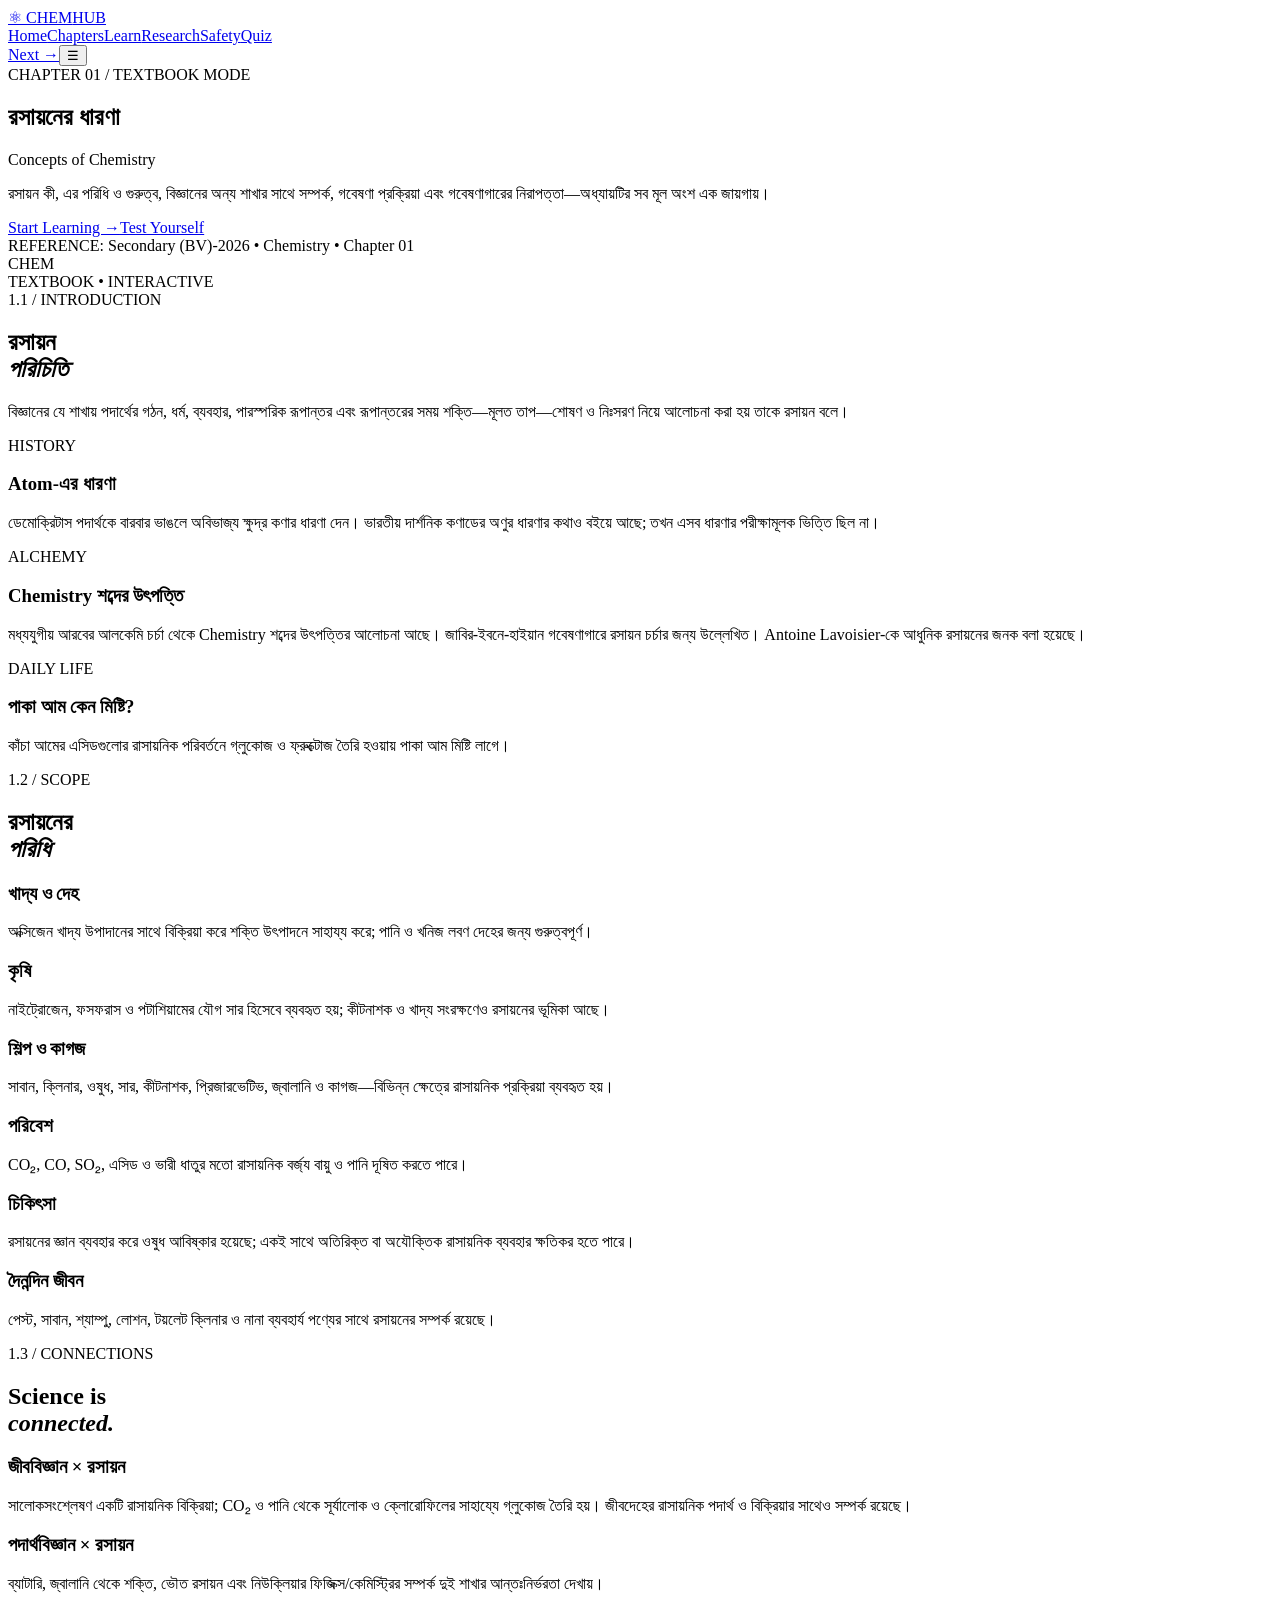
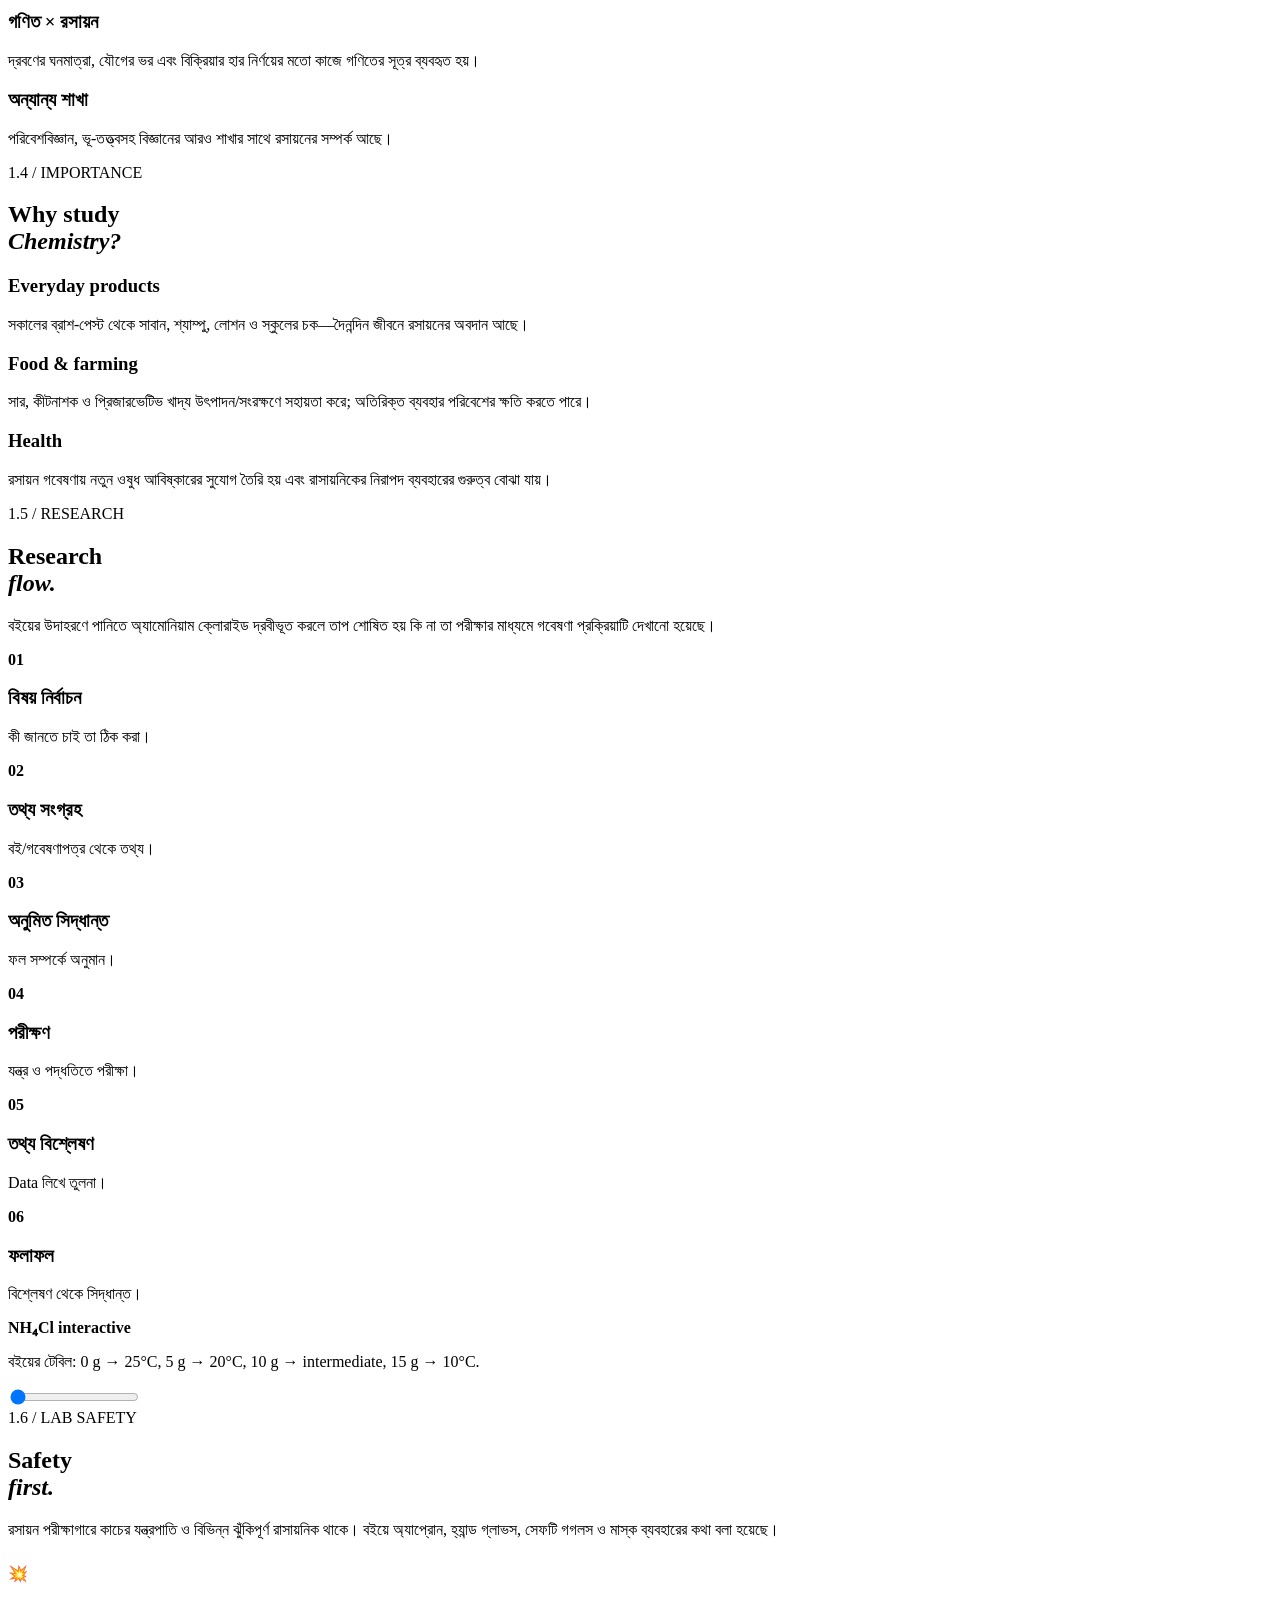
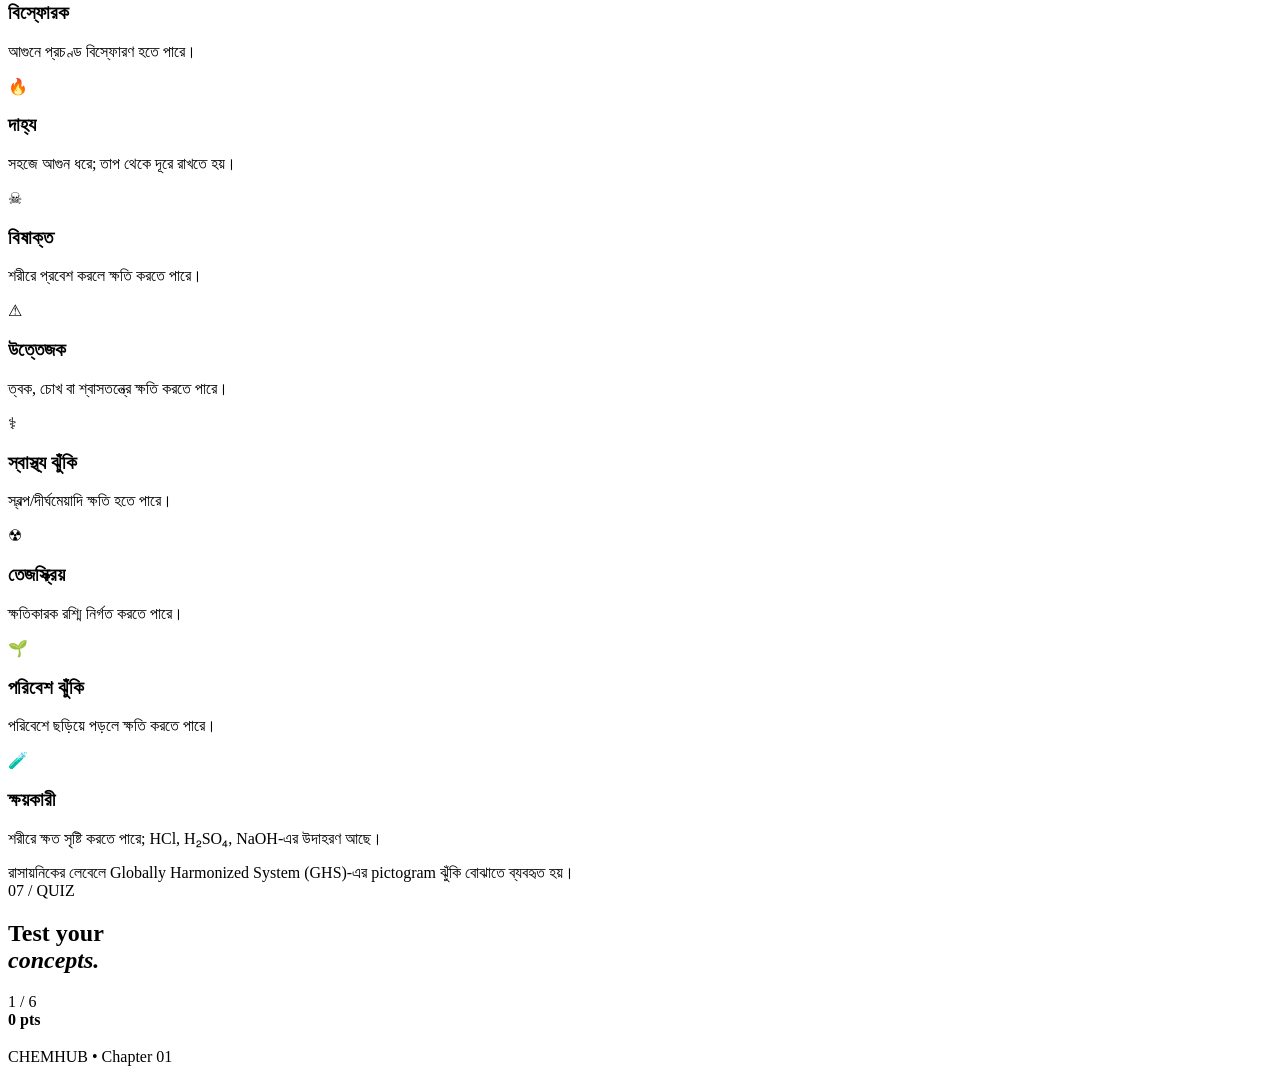
==== chapter1.html @ e0135d96 "Add files via upload" ====
<!doctype html><html lang="bn"><head><meta charset="utf-8"><meta name="viewport" content="width=device-width,initial-scale=1"><title>রসায়নের ধারণা | ChemHub</title><link rel="preconnect" href="https://fonts.googleapis.com"><link rel="preconnect" href="https://fonts.gstatic.com" crossorigin><link href="https://fonts.googleapis.com/css2?family=Inter:wght@400;500;600;700&family=Noto+Sans+Bengali:wght@400;500;600;700&family=Space+Grotesk:wght@500;600;700&display=swap" rel="stylesheet"><link rel="stylesheet" href="css/style.css"><link rel="stylesheet" href="css/chapters-expanded.css"></head><body><div class="grid"></div><div class="glow glow1"></div><header class="nav"><a class="logo" href="index.html">⚛ CHEM<span>HUB</span></a><nav><a href="index.html">Home</a><a class="active" href="chapters.html">Chapters</a><a href="#learn">Learn</a><a href="#research">Research</a><a href="#safety">Safety</a><a href="#quiz">Quiz</a></nav><a class="nav-cta" href="chapter2.html">Next →</a><button class="menu">☰</button></header><main><section class="cp hero"><div><div class="ey">CHAPTER 01 / TEXTBOOK MODE</div><h1>রসায়নের ধারণা</em></h1><p class="en">Concepts of Chemistry</p><p class="lead">রসায়ন কী, এর পরিধি ও গুরুত্ব, বিজ্ঞানের অন্য শাখার সাথে সম্পর্ক, গবেষণা প্রক্রিয়া এবং গবেষণাগারের নিরাপত্তা—অধ্যায়টির সব মূল অংশ এক জায়গায়।</p><div class="acts"><a class="btn primary" href="#learn">Start Learning →</a><a class="btn" href="#quiz">Test Yourself</a></div><div class="source">REFERENCE: Secondary (BV)-2026 • Chemistry • Chapter 01</div></div><div class="visual"><div class="core">CHEM</div><div class="tag">TEXTBOOK • INTERACTIVE</div></div></section><section class="sec" id="learn"><div class="ey">1.1 / INTRODUCTION</div><h2>রসায়ন<br><em>পরিচিতি</em></h2><p class="lead">বিজ্ঞানের যে শাখায় পদার্থের গঠন, ধর্ম, ব্যবহার, পারস্পরিক রূপান্তর এবং রূপান্তরের সময় শক্তি—মূলত তাপ—শোষণ ও নিঃসরণ নিয়ে আলোচনা করা হয় তাকে রসায়ন বলে।</p><div class="cards"><div class="card"><span class="idx">HISTORY</span><h3>Atom-এর ধারণা</h3><p>ডেমোক্রিটাস পদার্থকে বারবার ভাঙলে অবিভাজ্য ক্ষুদ্র কণার ধারণা দেন। ভারতীয় দার্শনিক কণাডের অণুর ধারণার কথাও বইয়ে আছে; তখন এসব ধারণার পরীক্ষামূলক ভিত্তি ছিল না।</p></div><div class="card"><span class="idx">ALCHEMY</span><h3>Chemistry শব্দের উৎপত্তি</h3><p>মধ্যযুগীয় আরবের আলকেমি চর্চা থেকে Chemistry শব্দের উৎপত্তির আলোচনা আছে। জাবির-ইবনে-হাইয়ান গবেষণাগারে রসায়ন চর্চার জন্য উল্লেখিত। Antoine Lavoisier-কে আধুনিক রসায়নের জনক বলা হয়েছে।</p></div><div class="card"><span class="idx">DAILY LIFE</span><h3>পাকা আম কেন মিষ্টি?</h3><p>কাঁচা আমের এসিডগুলোর রাসায়নিক পরিবর্তনে গ্লুকোজ ও ফ্রুক্টোজ তৈরি হওয়ায় পাকা আম মিষ্টি লাগে।</p></div></div></section><section class="sec"><div class="ey">1.2 / SCOPE</div><h2>রসায়নের<br><em>পরিধি</em></h2><div class="cards"><div class="card"><h3>খাদ্য ও দেহ</h3><p>অক্সিজেন খাদ্য উপাদানের সাথে বিক্রিয়া করে শক্তি উৎপাদনে সাহায্য করে; পানি ও খনিজ লবণ দেহের জন্য গুরুত্বপূর্ণ।</p></div><div class="card"><h3>কৃষি</h3><p>নাইট্রোজেন, ফসফরাস ও পটাশিয়ামের যৌগ সার হিসেবে ব্যবহৃত হয়; কীটনাশক ও খাদ্য সংরক্ষণেও রসায়নের ভূমিকা আছে।</p></div><div class="card"><h3>শিল্প ও কাগজ</h3><p>সাবান, ক্লিনার, ওষুধ, সার, কীটনাশক, প্রিজারভেটিভ, জ্বালানি ও কাগজ—বিভিন্ন ক্ষেত্রে রাসায়নিক প্রক্রিয়া ব্যবহৃত হয়।</p></div><div class="card"><h3>পরিবেশ</h3><p>CO₂, CO, SO₂, এসিড ও ভারী ধাতুর মতো রাসায়নিক বর্জ্য বায়ু ও পানি দূষিত করতে পারে।</p></div><div class="card"><h3>চিকিৎসা</h3><p>রসায়নের জ্ঞান ব্যবহার করে ওষুধ আবিষ্কার হয়েছে; একই সাথে অতিরিক্ত বা অযৌক্তিক রাসায়নিক ব্যবহার ক্ষতিকর হতে পারে।</p></div><div class="card"><h3>দৈনন্দিন জীবন</h3><p>পেস্ট, সাবান, শ্যাম্পু, লোশন, টয়লেট ক্লিনার ও নানা ব্যবহার্য পণ্যের সাথে রসায়নের সম্পর্ক রয়েছে।</p></div></div></section><section class="sec"><div class="ey">1.3 / CONNECTIONS</div><h2>Science is<br><em>connected.</em></h2><div class="split"><div class="box"><h3>জীববিজ্ঞান × রসায়ন</h3><p>সালোকসংশ্লেষণ একটি রাসায়নিক বিক্রিয়া; CO₂ ও পানি থেকে সূর্যালোক ও ক্লোরোফিলের সাহায্যে গ্লুকোজ তৈরি হয়। জীবদেহের রাসায়নিক পদার্থ ও বিক্রিয়ার সাথেও সম্পর্ক রয়েছে।</p></div><div class="box"><h3>পদার্থবিজ্ঞান × রসায়ন</h3><p>ব্যাটারি, জ্বালানি থেকে শক্তি, ভৌত রসায়ন এবং নিউক্লিয়ার ফিজিক্স/কেমিস্ট্রির সম্পর্ক দুই শাখার আন্তঃনির্ভরতা দেখায়।</p></div><div class="box"><h3>গণিত × রসায়ন</h3><p>দ্রবণের ঘনমাত্রা, যৌগের ভর এবং বিক্রিয়ার হার নির্ণয়ের মতো কাজে গণিতের সূত্র ব্যবহৃত হয়।</p></div><div class="box"><h3>অন্যান্য শাখা</h3><p>পরিবেশবিজ্ঞান, ভূ-তত্ত্বসহ বিজ্ঞানের আরও শাখার সাথে রসায়নের সম্পর্ক আছে।</p></div></div></section><section class="sec"><div class="ey">1.4 / IMPORTANCE</div><h2>Why study<br><em>Chemistry?</em></h2><div class="cards"><div class="card"><h3>Everyday products</h3><p>সকালের ব্রাশ-পেস্ট থেকে সাবান, শ্যাম্পু, লোশন ও স্কুলের চক—দৈনন্দিন জীবনে রসায়নের অবদান আছে।</p></div><div class="card"><h3>Food & farming</h3><p>সার, কীটনাশক ও প্রিজারভেটিভ খাদ্য উৎপাদন/সংরক্ষণে সহায়তা করে; অতিরিক্ত ব্যবহার পরিবেশের ক্ষতি করতে পারে।</p></div><div class="card"><h3>Health</h3><p>রসায়ন গবেষণায় নতুন ওষুধ আবিষ্কারের সুযোগ তৈরি হয় এবং রাসায়নিকের নিরাপদ ব্যবহারের গুরুত্ব বোঝা যায়।</p></div></div></section><section class="sec" id="research"><div class="ey">1.5 / RESEARCH</div><h2>Research<br><em>flow.</em></h2><p class="lead">বইয়ের উদাহরণে পানিতে অ্যামোনিয়াম ক্লোরাইড দ্রবীভূত করলে তাপ শোষিত হয় কি না তা পরীক্ষার মাধ্যমে গবেষণা প্রক্রিয়াটি দেখানো হয়েছে।</p><div class="research"><div class="step"><b>01</b><h3>বিষয় নির্বাচন</h3><p>কী জানতে চাই তা ঠিক করা।</p></div><div class="step"><b>02</b><h3>তথ্য সংগ্রহ</h3><p>বই/গবেষণাপত্র থেকে তথ্য।</p></div><div class="step"><b>03</b><h3>অনুমিত সিদ্ধান্ত</h3><p>ফল সম্পর্কে অনুমান।</p></div><div class="step"><b>04</b><h3>পরীক্ষণ</h3><p>যন্ত্র ও পদ্ধতিতে পরীক্ষা।</p></div><div class="step"><b>05</b><h3>তথ্য বিশ্লেষণ</h3><p>Data লিখে তুলনা।</p></div><div class="step"><b>06</b><h3>ফলাফল</h3><p>বিশ্লেষণ থেকে সিদ্ধান্ত।</p></div></div><div class="lab"><b>NH₄Cl interactive</b><p>বইয়ের টেবিল: 0 g → 25°C, 5 g → 20°C, 10 g → intermediate, 15 g → 10°C.</p><input id="nh4" type="range" min="0" max="15" step="5" value="0"><div class="result" id="nr"></div></div></section><section class="sec" id="safety"><div class="ey">1.6 / LAB SAFETY</div><h2>Safety<br><em>first.</em></h2><p class="lead">রসায়ন পরীক্ষাগারে কাচের যন্ত্রপাতি ও বিভিন্ন ঝুঁকিপূর্ণ রাসায়নিক থাকে। বইয়ে অ্যাপ্রোন, হ্যান্ড গ্লাভস, সেফটি গগলস ও মাস্ক ব্যবহারের কথা বলা হয়েছে।</p><div class="safety" style="margin-top:25px"><div class="haz"><div class="sym">💥</div><h3>বিস্ফোরক</h3><p>আগুনে প্রচণ্ড বিস্ফোরণ হতে পারে।</p></div><div class="haz"><div class="sym">🔥</div><h3>দাহ্য</h3><p>সহজে আগুন ধরে; তাপ থেকে দূরে রাখতে হয়।</p></div><div class="haz"><div class="sym">☠</div><h3>বিষাক্ত</h3><p>শরীরে প্রবেশ করলে ক্ষতি করতে পারে।</p></div><div class="haz"><div class="sym">⚠</div><h3>উত্তেজক</h3><p>ত্বক, চোখ বা শ্বাসতন্ত্রে ক্ষতি করতে পারে।</p></div><div class="haz"><div class="sym">⚕</div><h3>স্বাস্থ্য ঝুঁকি</h3><p>স্বল্প/দীর্ঘমেয়াদি ক্ষতি হতে পারে।</p></div><div class="haz"><div class="sym">☢</div><h3>তেজস্ক্রিয়</h3><p>ক্ষতিকারক রশ্মি নির্গত করতে পারে।</p></div><div class="haz"><div class="sym">🌱</div><h3>পরিবেশ ঝুঁকি</h3><p>পরিবেশে ছড়িয়ে পড়লে ক্ষতি করতে পারে।</p></div><div class="haz"><div class="sym">🧪</div><h3>ক্ষয়কারী</h3><p>শরীরে ক্ষত সৃষ্টি করতে পারে; HCl, H₂SO₄, NaOH-এর উদাহরণ আছে।</p></div></div><div class="note" style="margin-top:15px">রাসায়নিকের লেবেলে Globally Harmonized System (GHS)-এর pictogram ঝুঁকি বোঝাতে ব্যবহৃত হয়।</div></section><section class="sec" id="quiz"><div class="ey">07 / QUIZ</div><h2>Test your<br><em>concepts.</em></h2><div class="quiz"><div class="qtop"><span id="qcount">1 / 6</span><div class="bar"><i id="qbar"></i></div><b id="qscore">0 pts</b></div><h3 id="qtext"></h3><div class="answers" id="qanswers"></div><p class="feedback" id="qfeedback"></p></div></section></main><footer><span>CHEMHUB</span> • Chapter 01</footer><script src="js/chapter1.js"></script><script src="js/app.js"></script></body></html>
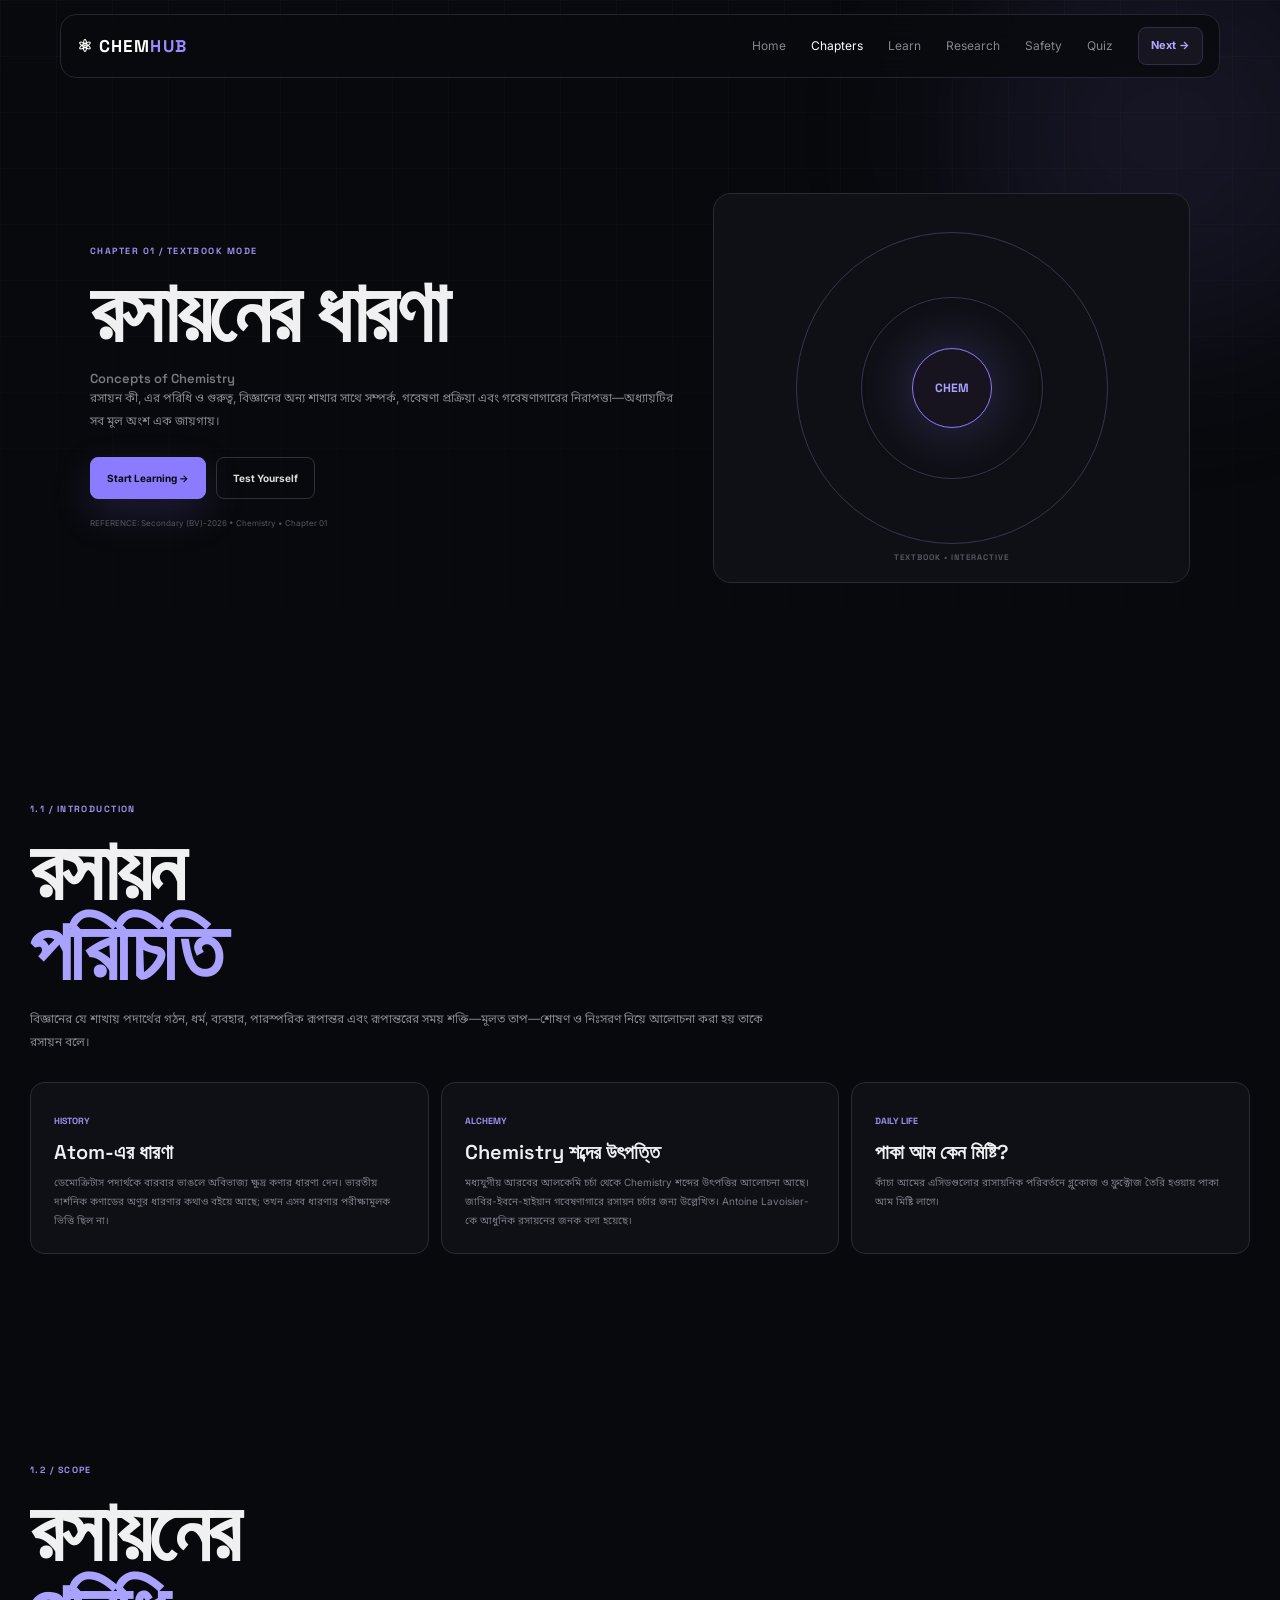
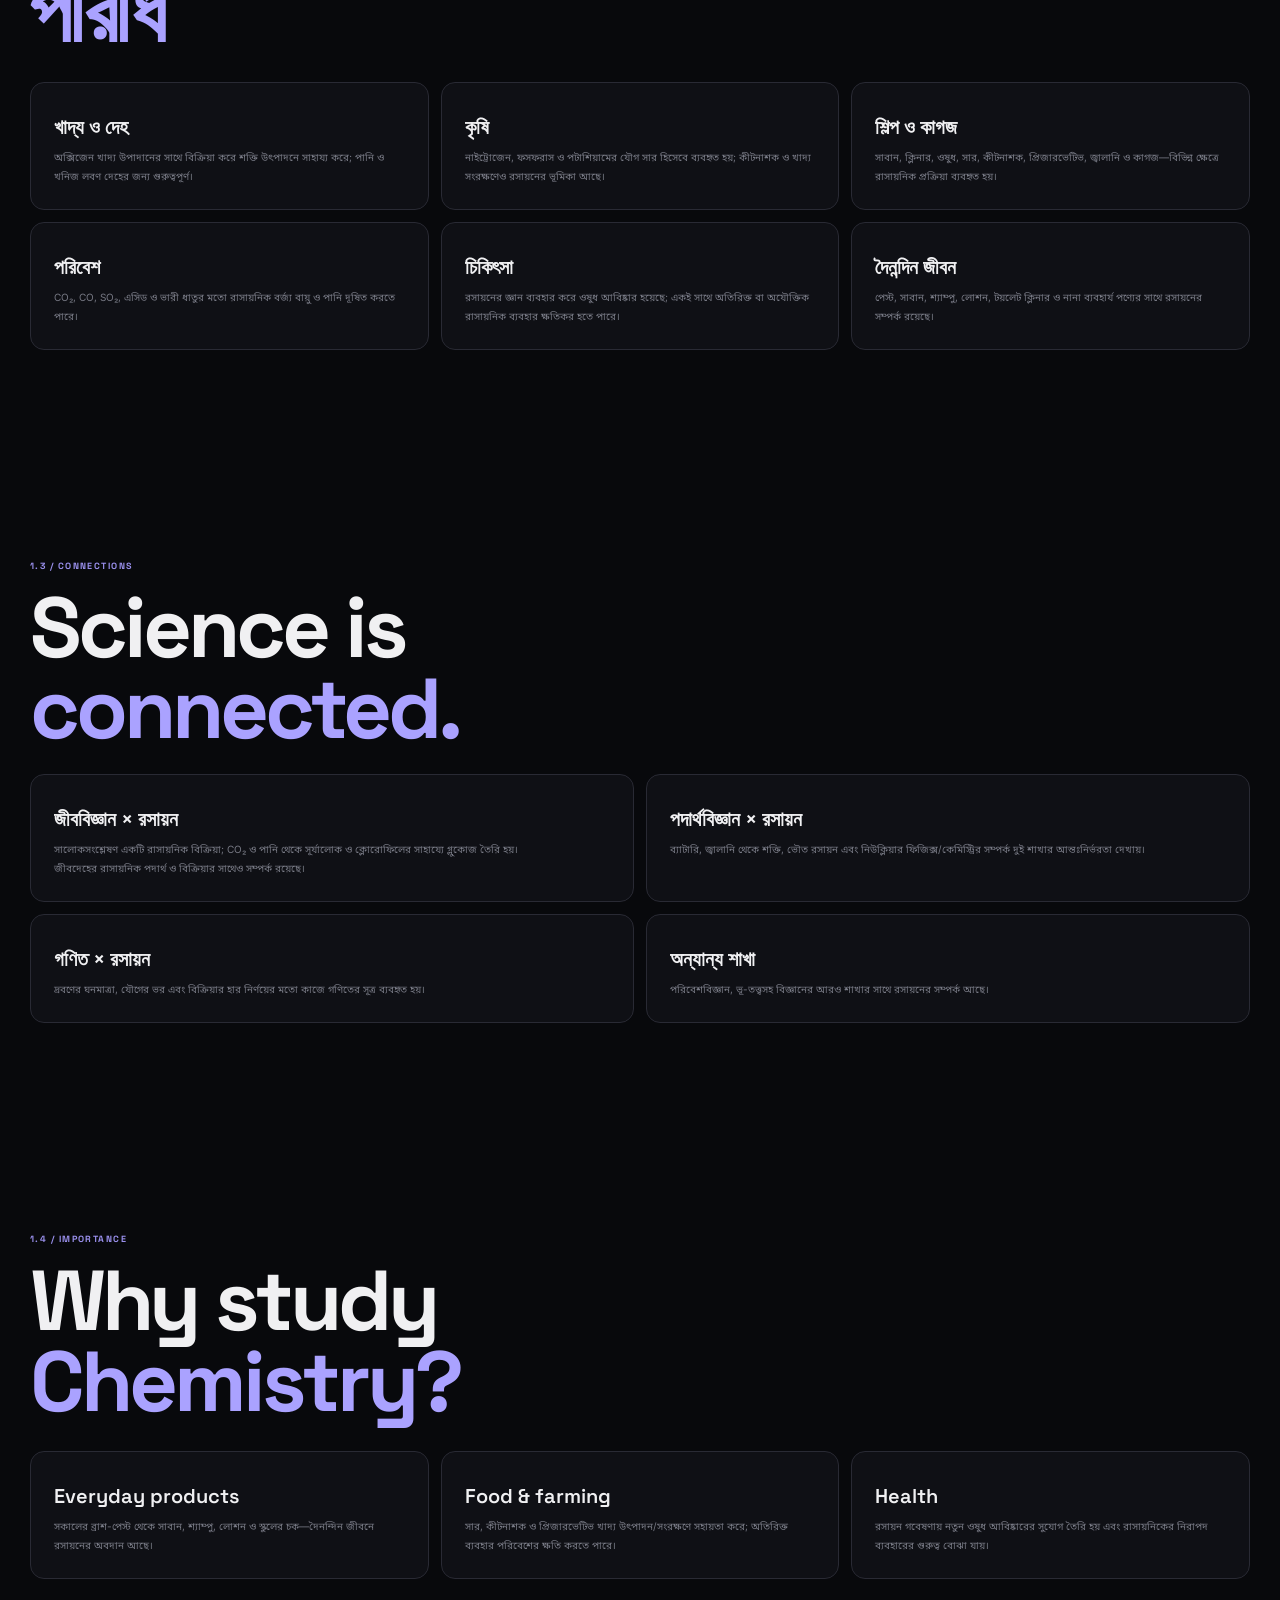
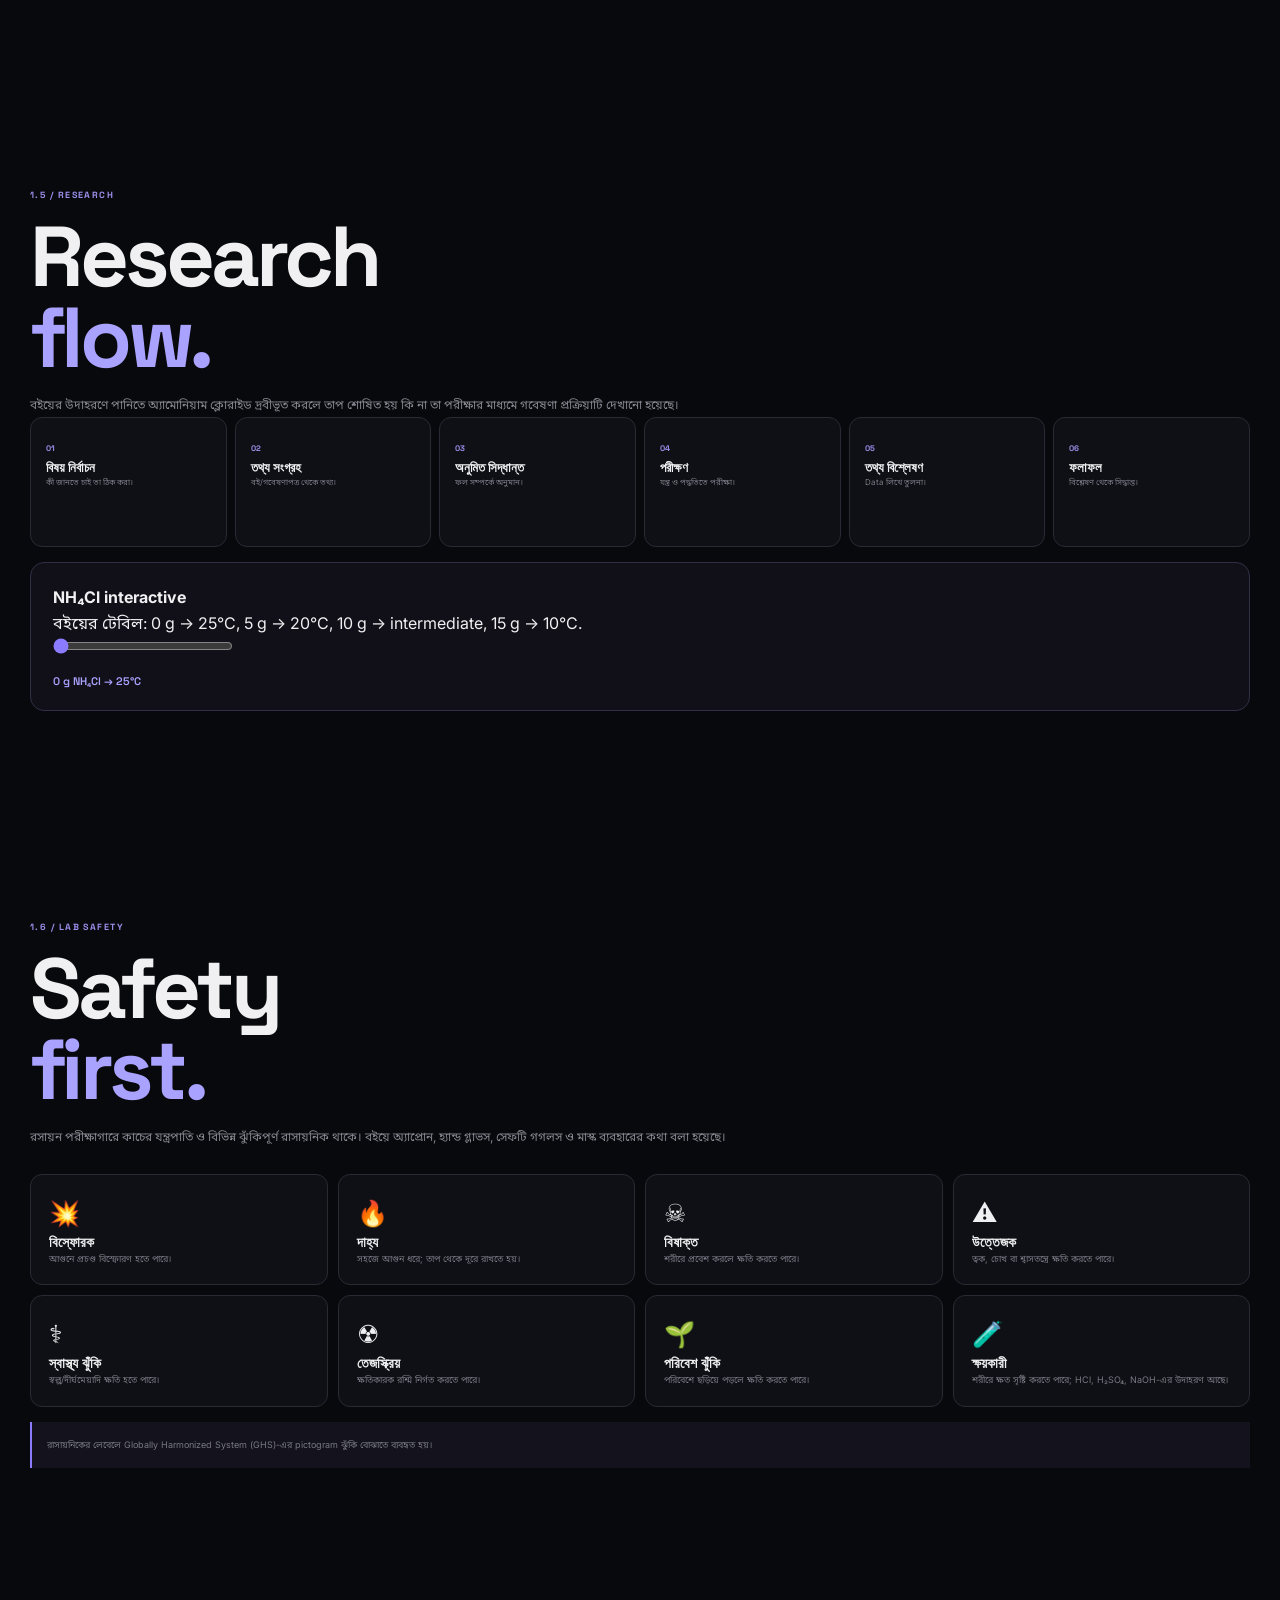
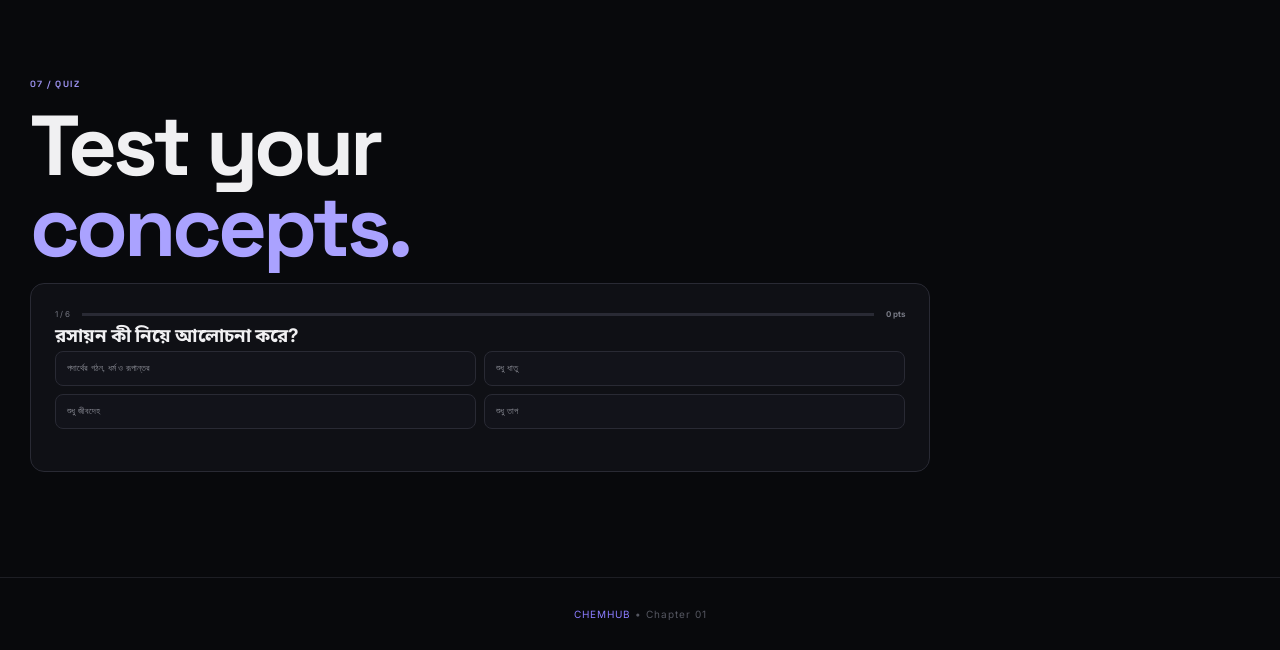
==== commit 62c701bc: "Update print statement from 'Hello' to 'Goodbye'" ====
--- a/chapter1.html
+++ b/chapter1.html
@@ -1 +1,250 @@
-<!doctype html><html lang="bn"><head><meta charset="utf-8"><meta name="viewport" content="width=device-width,initial-scale=1"><title>রসায়নের ধারণা | ChemHub</title><link rel="preconnect" href="https://fonts.googleapis.com"><link rel="preconnect" href="https://fonts.gstatic.com" crossorigin><link href="https://fonts.googleapis.com/css2?family=Inter:wght@400;500;600;700&family=Noto+Sans+Bengali:wght@400;500;600;700&family=Space+Grotesk:wght@500;600;700&display=swap" rel="stylesheet"><link rel="stylesheet" href="css/style.css"><link rel="stylesheet" href="css/chapters-expanded.css"></head><body><div class="grid"></div><div class="glow glow1"></div><header class="nav"><a class="logo" href="index.html">⚛ CHEM<span>HUB</span></a><nav><a href="index.html">Home</a><a class="active" href="chapters.html">Chapters</a><a href="#learn">Learn</a><a href="#research">Research</a><a href="#safety">Safety</a><a href="#quiz">Quiz</a></nav><a class="nav-cta" href="chapter2.html">Next →</a><button class="menu">☰</button></header><main><section class="cp hero"><div><div class="ey">CHAPTER 01 / TEXTBOOK MODE</div><h1>রসায়নের ধারণা</em></h1><p class="en">Concepts of Chemistry</p><p class="lead">রসায়ন কী, এর পরিধি ও গুরুত্ব, বিজ্ঞানের অন্য শাখার সাথে সম্পর্ক, গবেষণা প্রক্রিয়া এবং গবেষণাগারের নিরাপত্তা—অধ্যায়টির সব মূল অংশ এক জায়গায়।</p><div class="acts"><a class="btn primary" href="#learn">Start Learning →</a><a class="btn" href="#quiz">Test Yourself</a></div><div class="source">REFERENCE: Secondary (BV)-2026 • Chemistry • Chapter 01</div></div><div class="visual"><div class="core">CHEM</div><div class="tag">TEXTBOOK • INTERACTIVE</div></div></section><section class="sec" id="learn"><div class="ey">1.1 / INTRODUCTION</div><h2>রসায়ন<br><em>পরিচিতি</em></h2><p class="lead">বিজ্ঞানের যে শাখায় পদার্থের গঠন, ধর্ম, ব্যবহার, পারস্পরিক রূপান্তর এবং রূপান্তরের সময় শক্তি—মূলত তাপ—শোষণ ও নিঃসরণ নিয়ে আলোচনা করা হয় তাকে রসায়ন বলে।</p><div class="cards"><div class="card"><span class="idx">HISTORY</span><h3>Atom-এর ধারণা</h3><p>ডেমোক্রিটাস পদার্থকে বারবার ভাঙলে অবিভাজ্য ক্ষুদ্র কণার ধারণা দেন। ভারতীয় দার্শনিক কণাডের অণুর ধারণার কথাও বইয়ে আছে; তখন এসব ধারণার পরীক্ষামূলক ভিত্তি ছিল না।</p></div><div class="card"><span class="idx">ALCHEMY</span><h3>Chemistry শব্দের উৎপত্তি</h3><p>মধ্যযুগীয় আরবের আলকেমি চর্চা থেকে Chemistry শব্দের উৎপত্তির আলোচনা আছে। জাবির-ইবনে-হাইয়ান গবেষণাগারে রসায়ন চর্চার জন্য উল্লেখিত। Antoine Lavoisier-কে আধুনিক রসায়নের জনক বলা হয়েছে।</p></div><div class="card"><span class="idx">DAILY LIFE</span><h3>পাকা আম কেন মিষ্টি?</h3><p>কাঁচা আমের এসিডগুলোর রাসায়নিক পরিবর্তনে গ্লুকোজ ও ফ্রুক্টোজ তৈরি হওয়ায় পাকা আম মিষ্টি লাগে।</p></div></div></section><section class="sec"><div class="ey">1.2 / SCOPE</div><h2>রসায়নের<br><em>পরিধি</em></h2><div class="cards"><div class="card"><h3>খাদ্য ও দেহ</h3><p>অক্সিজেন খাদ্য উপাদানের সাথে বিক্রিয়া করে শক্তি উৎপাদনে সাহায্য করে; পানি ও খনিজ লবণ দেহের জন্য গুরুত্বপূর্ণ।</p></div><div class="card"><h3>কৃষি</h3><p>নাইট্রোজেন, ফসফরাস ও পটাশিয়ামের যৌগ সার হিসেবে ব্যবহৃত হয়; কীটনাশক ও খাদ্য সংরক্ষণেও রসায়নের ভূমিকা আছে।</p></div><div class="card"><h3>শিল্প ও কাগজ</h3><p>সাবান, ক্লিনার, ওষুধ, সার, কীটনাশক, প্রিজারভেটিভ, জ্বালানি ও কাগজ—বিভিন্ন ক্ষেত্রে রাসায়নিক প্রক্রিয়া ব্যবহৃত হয়।</p></div><div class="card"><h3>পরিবেশ</h3><p>CO₂, CO, SO₂, এসিড ও ভারী ধাতুর মতো রাসায়নিক বর্জ্য বায়ু ও পানি দূষিত করতে পারে।</p></div><div class="card"><h3>চিকিৎসা</h3><p>রসায়নের জ্ঞান ব্যবহার করে ওষুধ আবিষ্কার হয়েছে; একই সাথে অতিরিক্ত বা অযৌক্তিক রাসায়নিক ব্যবহার ক্ষতিকর হতে পারে।</p></div><div class="card"><h3>দৈনন্দিন জীবন</h3><p>পেস্ট, সাবান, শ্যাম্পু, লোশন, টয়লেট ক্লিনার ও নানা ব্যবহার্য পণ্যের সাথে রসায়নের সম্পর্ক রয়েছে।</p></div></div></section><section class="sec"><div class="ey">1.3 / CONNECTIONS</div><h2>Science is<br><em>connected.</em></h2><div class="split"><div class="box"><h3>জীববিজ্ঞান × রসায়ন</h3><p>সালোকসংশ্লেষণ একটি রাসায়নিক বিক্রিয়া; CO₂ ও পানি থেকে সূর্যালোক ও ক্লোরোফিলের সাহায্যে গ্লুকোজ তৈরি হয়। জীবদেহের রাসায়নিক পদার্থ ও বিক্রিয়ার সাথেও সম্পর্ক রয়েছে।</p></div><div class="box"><h3>পদার্থবিজ্ঞান × রসায়ন</h3><p>ব্যাটারি, জ্বালানি থেকে শক্তি, ভৌত রসায়ন এবং নিউক্লিয়ার ফিজিক্স/কেমিস্ট্রির সম্পর্ক দুই শাখার আন্তঃনির্ভরতা দেখায়।</p></div><div class="box"><h3>গণিত × রসায়ন</h3><p>দ্রবণের ঘনমাত্রা, যৌগের ভর এবং বিক্রিয়ার হার নির্ণয়ের মতো কাজে গণিতের সূত্র ব্যবহৃত হয়।</p></div><div class="box"><h3>অন্যান্য শাখা</h3><p>পরিবেশবিজ্ঞান, ভূ-তত্ত্বসহ বিজ্ঞানের আরও শাখার সাথে রসায়নের সম্পর্ক আছে।</p></div></div></section><section class="sec"><div class="ey">1.4 / IMPORTANCE</div><h2>Why study<br><em>Chemistry?</em></h2><div class="cards"><div class="card"><h3>Everyday products</h3><p>সকালের ব্রাশ-পেস্ট থেকে সাবান, শ্যাম্পু, লোশন ও স্কুলের চক—দৈনন্দিন জীবনে রসায়নের অবদান আছে।</p></div><div class="card"><h3>Food & farming</h3><p>সার, কীটনাশক ও প্রিজারভেটিভ খাদ্য উৎপাদন/সংরক্ষণে সহায়তা করে; অতিরিক্ত ব্যবহার পরিবেশের ক্ষতি করতে পারে।</p></div><div class="card"><h3>Health</h3><p>রসায়ন গবেষণায় নতুন ওষুধ আবিষ্কারের সুযোগ তৈরি হয় এবং রাসায়নিকের নিরাপদ ব্যবহারের গুরুত্ব বোঝা যায়।</p></div></div></section><section class="sec" id="research"><div class="ey">1.5 / RESEARCH</div><h2>Research<br><em>flow.</em></h2><p class="lead">বইয়ের উদাহরণে পানিতে অ্যামোনিয়াম ক্লোরাইড দ্রবীভূত করলে তাপ শোষিত হয় কি না তা পরীক্ষার মাধ্যমে গবেষণা প্রক্রিয়াটি দেখানো হয়েছে।</p><div class="research"><div class="step"><b>01</b><h3>বিষয় নির্বাচন</h3><p>কী জানতে চাই তা ঠিক করা।</p></div><div class="step"><b>02</b><h3>তথ্য সংগ্রহ</h3><p>বই/গবেষণাপত্র থেকে তথ্য।</p></div><div class="step"><b>03</b><h3>অনুমিত সিদ্ধান্ত</h3><p>ফল সম্পর্কে অনুমান।</p></div><div class="step"><b>04</b><h3>পরীক্ষণ</h3><p>যন্ত্র ও পদ্ধতিতে পরীক্ষা।</p></div><div class="step"><b>05</b><h3>তথ্য বিশ্লেষণ</h3><p>Data লিখে তুলনা।</p></div><div class="step"><b>06</b><h3>ফলাফল</h3><p>বিশ্লেষণ থেকে সিদ্ধান্ত।</p></div></div><div class="lab"><b>NH₄Cl interactive</b><p>বইয়ের টেবিল: 0 g → 25°C, 5 g → 20°C, 10 g → intermediate, 15 g → 10°C.</p><input id="nh4" type="range" min="0" max="15" step="5" value="0"><div class="result" id="nr"></div></div></section><section class="sec" id="safety"><div class="ey">1.6 / LAB SAFETY</div><h2>Safety<br><em>first.</em></h2><p class="lead">রসায়ন পরীক্ষাগারে কাচের যন্ত্রপাতি ও বিভিন্ন ঝুঁকিপূর্ণ রাসায়নিক থাকে। বইয়ে অ্যাপ্রোন, হ্যান্ড গ্লাভস, সেফটি গগলস ও মাস্ক ব্যবহারের কথা বলা হয়েছে।</p><div class="safety" style="margin-top:25px"><div class="haz"><div class="sym">💥</div><h3>বিস্ফোরক</h3><p>আগুনে প্রচণ্ড বিস্ফোরণ হতে পারে।</p></div><div class="haz"><div class="sym">🔥</div><h3>দাহ্য</h3><p>সহজে আগুন ধরে; তাপ থেকে দূরে রাখতে হয়।</p></div><div class="haz"><div class="sym">☠</div><h3>বিষাক্ত</h3><p>শরীরে প্রবেশ করলে ক্ষতি করতে পারে।</p></div><div class="haz"><div class="sym">⚠</div><h3>উত্তেজক</h3><p>ত্বক, চোখ বা শ্বাসতন্ত্রে ক্ষতি করতে পারে।</p></div><div class="haz"><div class="sym">⚕</div><h3>স্বাস্থ্য ঝুঁকি</h3><p>স্বল্প/দীর্ঘমেয়াদি ক্ষতি হতে পারে।</p></div><div class="haz"><div class="sym">☢</div><h3>তেজস্ক্রিয়</h3><p>ক্ষতিকারক রশ্মি নির্গত করতে পারে।</p></div><div class="haz"><div class="sym">🌱</div><h3>পরিবেশ ঝুঁকি</h3><p>পরিবেশে ছড়িয়ে পড়লে ক্ষতি করতে পারে।</p></div><div class="haz"><div class="sym">🧪</div><h3>ক্ষয়কারী</h3><p>শরীরে ক্ষত সৃষ্টি করতে পারে; HCl, H₂SO₄, NaOH-এর উদাহরণ আছে।</p></div></div><div class="note" style="margin-top:15px">রাসায়নিকের লেবেলে Globally Harmonized System (GHS)-এর pictogram ঝুঁকি বোঝাতে ব্যবহৃত হয়।</div></section><section class="sec" id="quiz"><div class="ey">07 / QUIZ</div><h2>Test your<br><em>concepts.</em></h2><div class="quiz"><div class="qtop"><span id="qcount">1 / 6</span><div class="bar"><i id="qbar"></i></div><b id="qscore">0 pts</b></div><h3 id="qtext"></h3><div class="answers" id="qanswers"></div><p class="feedback" id="qfeedback"></p></div></section></main><footer><span>CHEMHUB</span> • Chapter 01</footer><script src="js/chapter1.js"></script><script src="js/app.js"></script></body></html>+<!doctype html>
+<html lang="bn">
+
+<head>
+    <meta charset="utf-8">
+    <meta name="viewport" content="width=device-width,initial-scale=1">
+    <title>রসায়নের ধারণা | ChemHub</title>
+    <link rel="preconnect" href="https://fonts.googleapis.com">
+    <link rel="preconnect" href="https://fonts.gstatic.com" crossorigin>
+    <link
+        href="https://fonts.googleapis.com/css2?family=Inter:wght@400;500;600;700&family=Noto+Sans+Bengali:wght@400;500;600;700&family=Space+Grotesk:wght@500;600;700&display=swap"
+        rel="stylesheet">
+    <link rel="stylesheet" href="style.css">
+    <link rel="stylesheet" href="chapters-expanded.css">
+</head>
+
+<body>
+    <div class="grid"></div>
+    <div class="glow glow1"></div>
+    <header class="nav"><a class="logo" href="index.html">⚛ CHEM<span>HUB</span></a>
+        <nav><a href="index.html">Home</a><a class="active" href="chapters.html">Chapters</a><a
+                href="#learn">Learn</a><a href="#research">Research</a><a href="#safety">Safety</a><a
+                href="#quiz">Quiz</a></nav><a class="nav-cta" href="chapter2.html">Next →</a><button
+            class="menu">☰</button>
+    </header>
+    <main>
+        <section class="cp hero">
+            <div>
+                <div class="ey">CHAPTER 01 / TEXTBOOK MODE</div>
+                <h1>রসায়নের ধারণা</em></h1>
+                <p class="en">Concepts of Chemistry</p>
+                <p class="lead">রসায়ন কী, এর পরিধি ও গুরুত্ব, বিজ্ঞানের অন্য শাখার সাথে সম্পর্ক, গবেষণা প্রক্রিয়া এবং
+                    গবেষণাগারের নিরাপত্তা—অধ্যায়টির সব মূল অংশ এক জায়গায়।</p>
+                <div class="acts"><a class="btn primary" href="#learn">Start Learning →</a><a class="btn"
+                        href="#quiz">Test Yourself</a></div>
+                <div class="source">REFERENCE: Secondary (BV)-2026 • Chemistry • Chapter 01</div>
+            </div>
+            <div class="visual">
+                <div class="core">CHEM</div>
+                <div class="tag">TEXTBOOK • INTERACTIVE</div>
+            </div>
+        </section>
+        <section class="sec" id="learn">
+            <div class="ey">1.1 / INTRODUCTION</div>
+            <h2>রসায়ন<br><em>পরিচিতি</em></h2>
+            <p class="lead">বিজ্ঞানের যে শাখায় পদার্থের গঠন, ধর্ম, ব্যবহার, পারস্পরিক রূপান্তর এবং রূপান্তরের সময়
+                শক্তি—মূলত তাপ—শোষণ ও নিঃসরণ নিয়ে আলোচনা করা হয় তাকে রসায়ন বলে।</p>
+            <div class="cards">
+                <div class="card"><span class="idx">HISTORY</span>
+                    <h3>Atom-এর ধারণা</h3>
+                    <p>ডেমোক্রিটাস পদার্থকে বারবার ভাঙলে অবিভাজ্য ক্ষুদ্র কণার ধারণা দেন। ভারতীয় দার্শনিক কণাডের অণুর
+                        ধারণার কথাও বইয়ে আছে; তখন এসব ধারণার পরীক্ষামূলক ভিত্তি ছিল না।</p>
+                </div>
+                <div class="card"><span class="idx">ALCHEMY</span>
+                    <h3>Chemistry শব্দের উৎপত্তি</h3>
+                    <p>মধ্যযুগীয় আরবের আলকেমি চর্চা থেকে Chemistry শব্দের উৎপত্তির আলোচনা আছে। জাবির-ইবনে-হাইয়ান
+                        গবেষণাগারে রসায়ন চর্চার জন্য উল্লেখিত। Antoine Lavoisier-কে আধুনিক রসায়নের জনক বলা হয়েছে।</p>
+                </div>
+                <div class="card"><span class="idx">DAILY LIFE</span>
+                    <h3>পাকা আম কেন মিষ্টি?</h3>
+                    <p>কাঁচা আমের এসিডগুলোর রাসায়নিক পরিবর্তনে গ্লুকোজ ও ফ্রুক্টোজ তৈরি হওয়ায় পাকা আম মিষ্টি লাগে।
+                    </p>
+                </div>
+            </div>
+        </section>
+        <section class="sec">
+            <div class="ey">1.2 / SCOPE</div>
+            <h2>রসায়নের<br><em>পরিধি</em></h2>
+            <div class="cards">
+                <div class="card">
+                    <h3>খাদ্য ও দেহ</h3>
+                    <p>অক্সিজেন খাদ্য উপাদানের সাথে বিক্রিয়া করে শক্তি উৎপাদনে সাহায্য করে; পানি ও খনিজ লবণ দেহের জন্য
+                        গুরুত্বপূর্ণ।</p>
+                </div>
+                <div class="card">
+                    <h3>কৃষি</h3>
+                    <p>নাইট্রোজেন, ফসফরাস ও পটাশিয়ামের যৌগ সার হিসেবে ব্যবহৃত হয়; কীটনাশক ও খাদ্য সংরক্ষণেও রসায়নের
+                        ভূমিকা আছে।</p>
+                </div>
+                <div class="card">
+                    <h3>শিল্প ও কাগজ</h3>
+                    <p>সাবান, ক্লিনার, ওষুধ, সার, কীটনাশক, প্রিজারভেটিভ, জ্বালানি ও কাগজ—বিভিন্ন ক্ষেত্রে রাসায়নিক
+                        প্রক্রিয়া ব্যবহৃত হয়।</p>
+                </div>
+                <div class="card">
+                    <h3>পরিবেশ</h3>
+                    <p>CO₂, CO, SO₂, এসিড ও ভারী ধাতুর মতো রাসায়নিক বর্জ্য বায়ু ও পানি দূষিত করতে পারে।</p>
+                </div>
+                <div class="card">
+                    <h3>চিকিৎসা</h3>
+                    <p>রসায়নের জ্ঞান ব্যবহার করে ওষুধ আবিষ্কার হয়েছে; একই সাথে অতিরিক্ত বা অযৌক্তিক রাসায়নিক ব্যবহার
+                        ক্ষতিকর হতে পারে।</p>
+                </div>
+                <div class="card">
+                    <h3>দৈনন্দিন জীবন</h3>
+                    <p>পেস্ট, সাবান, শ্যাম্পু, লোশন, টয়লেট ক্লিনার ও নানা ব্যবহার্য পণ্যের সাথে রসায়নের সম্পর্ক
+                        রয়েছে।</p>
+                </div>
+            </div>
+        </section>
+        <section class="sec">
+            <div class="ey">1.3 / CONNECTIONS</div>
+            <h2>Science is<br><em>connected.</em></h2>
+            <div class="split">
+                <div class="box">
+                    <h3>জীববিজ্ঞান × রসায়ন</h3>
+                    <p>সালোকসংশ্লেষণ একটি রাসায়নিক বিক্রিয়া; CO₂ ও পানি থেকে সূর্যালোক ও ক্লোরোফিলের সাহায্যে গ্লুকোজ
+                        তৈরি হয়। জীবদেহের রাসায়নিক পদার্থ ও বিক্রিয়ার সাথেও সম্পর্ক রয়েছে।</p>
+                </div>
+                <div class="box">
+                    <h3>পদার্থবিজ্ঞান × রসায়ন</h3>
+                    <p>ব্যাটারি, জ্বালানি থেকে শক্তি, ভৌত রসায়ন এবং নিউক্লিয়ার ফিজিক্স/কেমিস্ট্রির সম্পর্ক দুই শাখার
+                        আন্তঃনির্ভরতা দেখায়।</p>
+                </div>
+                <div class="box">
+                    <h3>গণিত × রসায়ন</h3>
+                    <p>দ্রবণের ঘনমাত্রা, যৌগের ভর এবং বিক্রিয়ার হার নির্ণয়ের মতো কাজে গণিতের সূত্র ব্যবহৃত হয়।</p>
+                </div>
+                <div class="box">
+                    <h3>অন্যান্য শাখা</h3>
+                    <p>পরিবেশবিজ্ঞান, ভূ-তত্ত্বসহ বিজ্ঞানের আরও শাখার সাথে রসায়নের সম্পর্ক আছে।</p>
+                </div>
+            </div>
+        </section>
+        <section class="sec">
+            <div class="ey">1.4 / IMPORTANCE</div>
+            <h2>Why study<br><em>Chemistry?</em></h2>
+            <div class="cards">
+                <div class="card">
+                    <h3>Everyday products</h3>
+                    <p>সকালের ব্রাশ-পেস্ট থেকে সাবান, শ্যাম্পু, লোশন ও স্কুলের চক—দৈনন্দিন জীবনে রসায়নের অবদান আছে।</p>
+                </div>
+                <div class="card">
+                    <h3>Food & farming</h3>
+                    <p>সার, কীটনাশক ও প্রিজারভেটিভ খাদ্য উৎপাদন/সংরক্ষণে সহায়তা করে; অতিরিক্ত ব্যবহার পরিবেশের ক্ষতি
+                        করতে পারে।</p>
+                </div>
+                <div class="card">
+                    <h3>Health</h3>
+                    <p>রসায়ন গবেষণায় নতুন ওষুধ আবিষ্কারের সুযোগ তৈরি হয় এবং রাসায়নিকের নিরাপদ ব্যবহারের গুরুত্ব বোঝা
+                        যায়।</p>
+                </div>
+            </div>
+        </section>
+        <section class="sec" id="research">
+            <div class="ey">1.5 / RESEARCH</div>
+            <h2>Research<br><em>flow.</em></h2>
+            <p class="lead">বইয়ের উদাহরণে পানিতে অ্যামোনিয়াম ক্লোরাইড দ্রবীভূত করলে তাপ শোষিত হয় কি না তা পরীক্ষার
+                মাধ্যমে গবেষণা প্রক্রিয়াটি দেখানো হয়েছে।</p>
+            <div class="research">
+                <div class="step"><b>01</b>
+                    <h3>বিষয় নির্বাচন</h3>
+                    <p>কী জানতে চাই তা ঠিক করা।</p>
+                </div>
+                <div class="step"><b>02</b>
+                    <h3>তথ্য সংগ্রহ</h3>
+                    <p>বই/গবেষণাপত্র থেকে তথ্য।</p>
+                </div>
+                <div class="step"><b>03</b>
+                    <h3>অনুমিত সিদ্ধান্ত</h3>
+                    <p>ফল সম্পর্কে অনুমান।</p>
+                </div>
+                <div class="step"><b>04</b>
+                    <h3>পরীক্ষণ</h3>
+                    <p>যন্ত্র ও পদ্ধতিতে পরীক্ষা।</p>
+                </div>
+                <div class="step"><b>05</b>
+                    <h3>তথ্য বিশ্লেষণ</h3>
+                    <p>Data লিখে তুলনা।</p>
+                </div>
+                <div class="step"><b>06</b>
+                    <h3>ফলাফল</h3>
+                    <p>বিশ্লেষণ থেকে সিদ্ধান্ত।</p>
+                </div>
+            </div>
+            <div class="lab"><b>NH₄Cl interactive</b>
+                <p>বইয়ের টেবিল: 0 g → 25°C, 5 g → 20°C, 10 g → intermediate, 15 g → 10°C.</p><input id="nh4"
+                    type="range" min="0" max="15" step="5" value="0">
+                <div class="result" id="nr"></div>
+            </div>
+        </section>
+        <section class="sec" id="safety">
+            <div class="ey">1.6 / LAB SAFETY</div>
+            <h2>Safety<br><em>first.</em></h2>
+            <p class="lead">রসায়ন পরীক্ষাগারে কাচের যন্ত্রপাতি ও বিভিন্ন ঝুঁকিপূর্ণ রাসায়নিক থাকে। বইয়ে অ্যাপ্রোন,
+                হ্যান্ড গ্লাভস, সেফটি গগলস ও মাস্ক ব্যবহারের কথা বলা হয়েছে।</p>
+            <div class="safety" style="margin-top:25px">
+                <div class="haz">
+                    <div class="sym">💥</div>
+                    <h3>বিস্ফোরক</h3>
+                    <p>আগুনে প্রচণ্ড বিস্ফোরণ হতে পারে।</p>
+                </div>
+                <div class="haz">
+                    <div class="sym">🔥</div>
+                    <h3>দাহ্য</h3>
+                    <p>সহজে আগুন ধরে; তাপ থেকে দূরে রাখতে হয়।</p>
+                </div>
+                <div class="haz">
+                    <div class="sym">☠</div>
+                    <h3>বিষাক্ত</h3>
+                    <p>শরীরে প্রবেশ করলে ক্ষতি করতে পারে।</p>
+                </div>
+                <div class="haz">
+                    <div class="sym">⚠</div>
+                    <h3>উত্তেজক</h3>
+                    <p>ত্বক, চোখ বা শ্বাসতন্ত্রে ক্ষতি করতে পারে।</p>
+                </div>
+                <div class="haz">
+                    <div class="sym">⚕</div>
+                    <h3>স্বাস্থ্য ঝুঁকি</h3>
+                    <p>স্বল্প/দীর্ঘমেয়াদি ক্ষতি হতে পারে।</p>
+                </div>
+                <div class="haz">
+                    <div class="sym">☢</div>
+                    <h3>তেজস্ক্রিয়</h3>
+                    <p>ক্ষতিকারক রশ্মি নির্গত করতে পারে।</p>
+                </div>
+                <div class="haz">
+                    <div class="sym">🌱</div>
+                    <h3>পরিবেশ ঝুঁকি</h3>
+                    <p>পরিবেশে ছড়িয়ে পড়লে ক্ষতি করতে পারে।</p>
+                </div>
+                <div class="haz">
+                    <div class="sym">🧪</div>
+                    <h3>ক্ষয়কারী</h3>
+                    <p>শরীরে ক্ষত সৃষ্টি করতে পারে; HCl, H₂SO₄, NaOH-এর উদাহরণ আছে।</p>
+                </div>
+            </div>
+            <div class="note" style="margin-top:15px">রাসায়নিকের লেবেলে Globally Harmonized System (GHS)-এর pictogram
+                ঝুঁকি বোঝাতে ব্যবহৃত হয়।</div>
+        </section>
+        <section class="sec" id="quiz">
+            <div class="ey">07 / QUIZ</div>
+            <h2>Test your<br><em>concepts.</em></h2>
+            <div class="quiz">
+                <div class="qtop"><span id="qcount">1 / 6</span>
+                    <div class="bar"><i id="qbar"></i></div><b id="qscore">0 pts</b>
+                </div>
+                <h3 id="qtext"></h3>
+                <div class="answers" id="qanswers"></div>
+                <p class="feedback" id="qfeedback"></p>
+            </div>
+        </section>
+    </main>
+    <footer><span>CHEMHUB</span> • Chapter 01</footer>
+    <script src="chapter1.js"></script>
+    <script src="app.js"></script>
+</body>
+
+</html>
--- a/style.css
+++ b/style.css
@@ -0,0 +1,999 @@
+* {
+    box-sizing: border-box;
+    margin: 0;
+    padding: 0
+}
+
+html {
+    scroll-behavior: smooth
+}
+
+body {
+    background: #08090c;
+    color: #f0f0f2;
+    font-family: Inter, Arial, sans-serif;
+    line-height: 1.6;
+    overflow-x: hidden
+}
+
+.grid {
+    position: fixed;
+    inset: 0;
+    z-index: -5;
+    background-image: linear-gradient(rgba(255, 255, 255, .025) 1px, transparent 1px), linear-gradient(90deg, rgba(255, 255, 255, .025) 1px, transparent 1px);
+    background-size: 56px 56px;
+    mask-image: linear-gradient(#000, transparent 90%)
+}
+
+.glow {
+    position: fixed;
+    border-radius: 50%;
+    filter: blur(85px);
+    z-index: -3;
+    pointer-events: none
+}
+
+.glow1 {
+    width: 420px;
+    height: 420px;
+    background: rgba(139, 124, 255, .1);
+    right: -100px;
+    top: -80px
+}
+
+.glow2 {
+    width: 300px;
+    height: 300px;
+    background: rgba(100, 70, 230, .08);
+    left: -150px;
+    top: 50%
+}
+
+.nav {
+    position: sticky;
+    top: 14px;
+    z-index: 30;
+    width: min(1160px, calc(100% - 32px));
+    margin: 14px auto 0;
+    padding: 12px 16px;
+    border: 1px solid #252631;
+    background: rgba(9, 10, 14, .8);
+    backdrop-filter: blur(18px);
+    border-radius: 16px;
+    display: flex;
+    align-items: center;
+    gap: 25px
+}
+
+.logo {
+    font: 700 17px "Space Grotesk";
+    letter-spacing: .08em;
+    color: #fff;
+    text-decoration: none;
+    margin-right: auto
+}
+
+.logo span {
+    color: #9b8cff
+}
+
+.nav nav {
+    display: flex;
+    gap: 25px
+}
+
+.nav nav a {
+    font-size: 12px;
+    color: #858690;
+    text-decoration: none
+}
+
+.nav nav a:hover,
+.nav nav a.active {
+    color: #fff
+}
+
+.nav-cta {
+    background: #17151f;
+    border: 1px solid #302c49;
+    color: #b0a8ff;
+    text-decoration: none;
+    font-size: 11px;
+    font-weight: 700;
+    padding: 9px 12px;
+    border-radius: 8px
+}
+
+.menu {
+    display: none;
+    background: none;
+    border: 0;
+    color: #fff;
+    font-size: 20px
+}
+
+.hero {
+    width: min(1160px, calc(100% - 32px));
+    min-height: 760px;
+    margin: auto;
+    display: grid;
+    grid-template-columns: 1.1fr .9fr;
+    align-items: center;
+    gap: 40px
+}
+
+.eyebrow {
+    font-size: 10px;
+    letter-spacing: .19em;
+    font-weight: 700;
+    color: #968aff
+}
+
+.eyebrow i {
+    display: inline-block;
+    width: 6px;
+    height: 6px;
+    border-radius: 50%;
+    background: #9b8cff;
+    box-shadow: 0 0 14px #8b7cff;
+    margin-right: 8px
+}
+
+.hero h1,
+.page-hero h1,
+.chapter-hero h1 {
+    font: 700 clamp(52px, 7vw, 86px)/.94 "Space Grotesk";
+    letter-spacing: -.06em;
+    margin: 20px 0
+}
+
+.hero h1 em,
+.page-hero h1 em,
+.chapter-hero h1 em,
+h2 em {
+    color: #9b8cff;
+    font-style: normal
+}
+
+.hero-copy {
+    color: #8b8c96;
+    max-width: 610px;
+    font-size: 16px
+}
+
+.actions {
+    display: flex;
+    gap: 10px;
+    margin: 28px 0
+}
+
+.btn {
+    display: inline-flex;
+    align-items: center;
+    gap: 15px;
+    padding: 12px 17px;
+    border: 1px solid #292a32;
+    border-radius: 9px;
+    color: #d9d9df;
+    text-decoration: none;
+    font-size: 12px;
+    font-weight: 700
+}
+
+.btn.primary {
+    background: #8b7cff;
+    color: #09090d;
+    border-color: #8b7cff;
+    box-shadow: 0 15px 40px rgba(139, 124, 255, .18)
+}
+
+.mini-stats {
+    display: flex;
+    gap: 28px;
+    margin-top: 38px;
+    color: #5e6069;
+    font-size: 10px
+}
+
+.mini-stats b {
+    display: block;
+    color: #eee;
+    font: 700 22px "Space Grotesk"
+}
+
+.science-visual {
+    height: 500px;
+    position: relative;
+    display: grid;
+    place-items: center
+}
+
+.atom {
+    width: 390px;
+    height: 290px;
+    position: relative;
+    display: grid;
+    place-items: center
+}
+
+.core {
+    width: 72px;
+    height: 72px;
+    border-radius: 50%;
+    display: grid;
+    place-items: center;
+    text-align: center;
+    background: #15131e;
+    border: 1px solid #8b7cff;
+    color: #aaa1ff;
+    box-shadow: 0 0 55px rgba(139, 124, 255, .3);
+    z-index: 3;
+    font-size: 12px
+}
+
+.ring {
+    position: absolute;
+    border: 1px solid rgba(139, 124, 255, .3);
+    border-radius: 50%;
+    animation: spin 10s linear infinite
+}
+
+.r1 {
+    width: 150px;
+    height: 150px
+}
+
+.r2 {
+    width: 260px;
+    height: 180px;
+    transform: rotate(55deg);
+    animation-duration: 13s
+}
+
+.r3 {
+    width: 360px;
+    height: 230px;
+    transform: rotate(-35deg);
+    animation-duration: 16s
+}
+
+.ring i {
+    position: absolute;
+    width: 9px;
+    height: 9px;
+    background: #a79cff;
+    border-radius: 50%;
+    box-shadow: 0 0 16px #8b7cff
+}
+
+.r1 i {
+    top: -5px;
+    left: 50%
+}
+
+.r2 i {
+    right: 15px;
+    top: 50%
+}
+
+.r3 i {
+    left: 50%;
+    bottom: -5px
+}
+
+@keyframes spin {
+    to {
+        transform: rotate(360deg)
+    }
+}
+
+.formula {
+    position: absolute;
+    color: #777080;
+    border: 1px solid #282533;
+    background: #101016;
+    border-radius: 7px;
+    padding: 7px 10px;
+    font: 600 12px "Space Grotesk"
+}
+
+.f1 {
+    top: 17%;
+    right: 3%
+}
+
+.f2 {
+    left: 5%;
+    top: 39%
+}
+
+.f3 {
+    right: 9%;
+    bottom: 22%
+}
+
+.visual-caption {
+    position: absolute;
+    bottom: 25px;
+    text-align: center;
+    color: #565761;
+    font-size: 9px;
+    letter-spacing: .17em
+}
+
+.visual-caption b {
+    color: #8e86b3
+}
+
+.section {
+    width: min(1160px, calc(100% - 32px));
+    margin: auto;
+    padding: 100px 0
+}
+
+.split {
+    display: grid;
+    grid-template-columns: 1fr 1fr;
+    gap: 70px;
+    margin-top: 25px
+}
+
+.section h2 {
+    font: 700 clamp(36px, 5vw, 58px)/1 "Space Grotesk";
+    letter-spacing: -.05em
+}
+
+.split p {
+    color: #81828c;
+    max-width: 500px;
+    align-self: end
+}
+
+.section-head {
+    margin-bottom: 35px
+}
+
+.tool-grid {
+    display: grid;
+    grid-template-columns: repeat(4, 1fr);
+    gap: 12px
+}
+
+.tool-grid article {
+    border: 1px solid #202129;
+    background: #0e0f13;
+    border-radius: 14px;
+    padding: 22px;
+    min-height: 210px
+}
+
+.tool-grid span,
+.lesson-card>span {
+    color: #8b7cff;
+    font: 700 10px "Space Grotesk"
+}
+
+.tool-grid strong {
+    display: block;
+    font: 600 20px "Space Grotesk";
+    margin: 55px 0 7px
+}
+
+.tool-grid p {
+    font-size: 11px;
+    color: #737580
+}
+
+.preview-card,
+.ai-box {
+    border: 1px solid #2a2937;
+    background: linear-gradient(125deg, #111019, #0d0e12);
+    border-radius: 20px;
+    padding: 35px;
+    display: grid;
+    grid-template-columns: 1fr 300px;
+    gap: 50px;
+    align-items: center
+}
+
+.preview-card p,
+.ai-box p {
+    color: #777984;
+    font-size: 13px;
+    max-width: 560px;
+    margin: 15px 0
+}
+
+.text-link {
+    color: #a69cff;
+    font-size: 12px;
+    text-decoration: none;
+    font-weight: 700
+}
+
+.chapter-chip {
+    border: 1px solid #3d3860;
+    background: #151322;
+    border-radius: 15px;
+    padding: 24px;
+    display: flex;
+    flex-direction: column
+}
+
+.chapter-chip span {
+    font: 700 35px "Space Grotesk";
+    color: #8b7cff
+}
+
+.chapter-chip b {
+    font: 600 19px "Space Grotesk";
+    margin-top: 25px
+}
+
+.chapter-chip small {
+    color: #6e6f79
+}
+
+.chapter-chip strong {
+    font-size: 8px;
+    letter-spacing: .15em;
+    color: #a69cff;
+    margin-top: 20px
+}
+
+.cta {
+    text-align: center;
+    border-top: 1px solid #1d1e24
+}
+
+.cta h2 {
+    margin: 12px 0 28px
+}
+
+.cta .btn {
+    display: inline-flex
+}
+
+footer {
+    text-align: center;
+    border-top: 1px solid #1d1e24;
+    color: #555761;
+    padding: 28px;
+    font-size: 10px;
+    letter-spacing: .1em
+}
+
+footer span {
+    color: #8b7cff
+}
+
+.page-hero {
+    width: min(1160px, calc(100% - 32px));
+    margin: auto;
+    padding: 110px 0 65px
+}
+
+.page-hero p {
+    max-width: 550px;
+    color: #777984;
+    font-size: 14px
+}
+
+.chapter-library {
+    width: min(1160px, calc(100% - 32px));
+    margin: auto;
+    display: grid;
+    grid-template-columns: 1fr 1fr;
+    gap: 12px;
+    padding-bottom: 100px
+}
+
+.chapter {
+    min-height: 145px;
+    border: 1px solid #202129;
+    border-radius: 15px;
+    padding: 20px;
+    display: grid;
+    grid-template-columns: 55px 1fr 50px;
+    align-items: center;
+    background: #0e0f13;
+    text-decoration: none;
+    color: #fff
+}
+
+.chapter.locked {
+    opacity: .55
+}
+
+.chapter .num {
+    font: 700 27px "Space Grotesk";
+    color: #5f606a
+}
+
+.chapter h2 {
+    font: 600 20px "Space Grotesk"
+}
+
+.chapter p {
+    color: #6d6e77;
+    font-size: 11px
+}
+
+.chapter small {
+    display: block;
+    color: #7e779b;
+    font-size: 10px;
+    margin-top: 8px
+}
+
+.chapter>span {
+    text-align: right;
+    color: #60616b
+}
+
+.chapter.unlocked {
+    border-color: #6256c7;
+    background: linear-gradient(135deg, #12111b, #0d0e12);
+    box-shadow: 0 18px 50px rgba(70, 55, 180, .1)
+}
+
+.chapter.unlocked .num {
+    color: #9b8cff
+}
+
+.chapter .open {
+    color: #a69cff;
+    font-size: 10px;
+    font-weight: 700
+}
+
+.chapter-hero {
+    width: min(1160px, calc(100% - 32px));
+    min-height: 600px;
+    margin: auto;
+    display: grid;
+    grid-template-columns: 1fr 1fr;
+    align-items: center
+}
+
+.chapter-hero p {
+    color: #777984;
+    font-size: 18px
+}
+
+.chapter-atom {
+    height: 400px;
+    position: relative;
+    display: grid;
+    place-items: center
+}
+
+.chapter-atom .core {
+    width: 80px;
+    height: 80px
+}
+
+.cr {
+    position: absolute;
+    border: 1px solid #4a436c;
+    border-radius: 50%;
+    animation: spin 12s linear infinite
+}
+
+.c1 {
+    width: 190px;
+    height: 190px
+}
+
+.c2 {
+    width: 330px;
+    height: 230px;
+    transform: rotate(50deg);
+    animation-duration: 16s
+}
+
+.chapter-atom i {
+    position: absolute;
+    width: 9px;
+    height: 9px;
+    border-radius: 50%;
+    background: #9d94ff;
+    box-shadow: 0 0 15px #8b7cff
+}
+
+.chapter-atom i:first-of-type {
+    top: 16%;
+    left: 50%
+}
+
+.chapter-atom i:last-of-type {
+    right: 18%;
+    top: 50%
+}
+
+.lesson-grid {
+    display: grid;
+    grid-template-columns: repeat(4, 1fr);
+    gap: 12px;
+    margin-top: 35px
+}
+
+.lesson-card {
+    border: 1px solid #22232c;
+    background: #0e0f13;
+    border-radius: 14px;
+    padding: 20px;
+    min-height: 240px;
+    color: #fff;
+    text-decoration: none
+}
+
+.lesson-card:hover {
+    border-color: #6256c7;
+    transform: translateY(-3px)
+}
+
+.lesson-card h3 {
+    font: 600 21px "Space Grotesk";
+    margin-top: 55px
+}
+
+.lesson-card p {
+    color: #737580;
+    font-size: 11px;
+    margin: 8px 0 22px
+}
+
+.lesson-card b {
+    font-size: 10px;
+    color: #a69cff
+}
+
+.lesson-section {
+    border-top: 1px solid #1d1e24
+}
+
+.concept-grid {
+    display: grid;
+    grid-template-columns: 1fr 1fr;
+    gap: 50px;
+    margin-top: 40px;
+    align-items: center
+}
+
+.big-atom {
+    height: 320px;
+    position: relative;
+    display: grid;
+    place-items: center
+}
+
+.ba-core {
+    width: 65px;
+    height: 65px;
+    border: 1px solid #8b7cff;
+    border-radius: 50%;
+    display: grid;
+    place-items: center;
+    text-align: center;
+    color: #aaa1ff;
+    background: #16131f;
+    z-index: 2;
+    font-size: 11px
+}
+
+.ba-ring {
+    position: absolute;
+    border: 1px solid #413c5b;
+    border-radius: 50%
+}
+
+.ba-ring.a {
+    width: 130px;
+    height: 130px
+}
+
+.ba-ring.b {
+    width: 250px;
+    height: 250px
+}
+
+.big-atom i {
+    position: absolute;
+    width: 9px;
+    height: 9px;
+    border-radius: 50%;
+    background: #a69cff
+}
+
+.big-atom i:first-of-type {
+    top: 28px
+}
+
+.big-atom i:last-of-type {
+    right: 24%;
+    bottom: 45px
+}
+
+.concepts article {
+    display: flex;
+    justify-content: space-between;
+    border-bottom: 1px solid #252630;
+    padding: 16px 0;
+    gap: 20px
+}
+
+.concepts article span {
+    color: #737580;
+    font-size: 11px
+}
+
+.formula {
+    margin-top: 18px !important;
+    display: block !important
+}
+
+.formula small {
+    display: block;
+    color: #9b8cff;
+    font-size: 8px;
+    letter-spacing: .15em
+}
+
+.formula strong {
+    display: block;
+    margin-top: 5px
+}
+
+.timeline {
+    display: grid;
+    grid-template-columns: 1fr 1fr;
+    gap: 15px;
+    margin-top: 35px
+}
+
+.timeline>div {
+    border: 1px solid #272832;
+    background: #0e0f13;
+    border-radius: 14px;
+    padding: 22px
+}
+
+.timeline small {
+    color: #9b8cff;
+    font: 700 11px "Space Grotesk"
+}
+
+.timeline h3 {
+    font: 600 20px "Space Grotesk";
+    margin: 10px 0 5px
+}
+
+.timeline p {
+    color: #747580;
+    font-size: 11px
+}
+
+.shells {
+    height: 300px;
+    position: relative;
+    display: grid;
+    place-items: center
+}
+
+.shell {
+    position: absolute;
+    border: 1px solid #454061;
+    border-radius: 50%
+}
+
+.shell.s1 {
+    width: 100px;
+    height: 100px
+}
+
+.shell.s2 {
+    width: 190px;
+    height: 190px
+}
+
+.shell.s3 {
+    width: 280px;
+    height: 280px
+}
+
+.shells>b {
+    z-index: 2;
+    text-align: center;
+    color: #a79eff
+}
+
+.shells small {
+    color: #686974
+}
+
+.practice-card {
+    max-width: 780px;
+    margin-top: 35px;
+    border: 1px solid #292a34;
+    background: #111218;
+    border-radius: 15px;
+    padding: 25px
+}
+
+.practice-card>small {
+    color: #9b8cff;
+    font-size: 8px;
+    letter-spacing: .16em
+}
+
+.practice-card h3 {
+    font: 600 20px "Space Grotesk";
+    margin: 15px 0 22px
+}
+
+.answers {
+    display: grid;
+    grid-template-columns: 1fr 1fr;
+    gap: 10px
+}
+
+.answers button {
+    background: #17181e;
+    color: #ddd;
+    border: 1px solid #2b2c34;
+    border-radius: 9px;
+    padding: 12px;
+    text-align: left;
+    cursor: pointer
+}
+
+.answers button:hover {
+    border-color: #6f63d3
+}
+
+.practice-card p {
+    min-height: 22px;
+    margin-top: 13px;
+    font-size: 11px
+}
+
+.progress {
+    height: 4px;
+    background: #25262e;
+    border-radius: 5px;
+    margin-bottom: 25px
+}
+
+.progress i {
+    display: block;
+    height: 100%;
+    width: 0;
+    background: #8b7cff;
+    transition: .3s
+}
+
+.ai-box {
+    grid-template-columns: 1fr 1fr
+}
+
+.chat {
+    border: 1px solid #2a2934;
+    border-radius: 13px;
+    overflow: hidden;
+    background: #0a0b0f
+}
+
+.chat-top {
+    padding: 13px;
+    border-bottom: 1px solid #252630;
+    font-size: 11px;
+    font-weight: 700
+}
+
+.chat-top small {
+    display: block;
+    color: #5e6069;
+    font-size: 8px;
+    margin-top: 2px
+}
+
+.bubble {
+    margin: 20px;
+    background: #171720;
+    border-radius: 10px;
+    padding: 12px;
+    font-size: 11px;
+    color: #a8a8b2
+}
+
+.fake-input {
+    border-top: 1px solid #252630;
+    color: #575862;
+    font-size: 10px;
+    padding: 14px
+}
+
+@media(max-width:850px) {
+    .nav nav {
+        display: none
+    }
+
+    .nav-cta {
+        display: none
+    }
+
+    .menu {
+        display: block
+    }
+
+    .hero,
+    .chapter-hero {
+        grid-template-columns: 1fr;
+        padding: 70px 0
+    }
+
+    .science-visual {
+        height: 360px;
+        order: -1
+    }
+
+    .tool-grid,
+    .lesson-grid {
+        grid-template-columns: 1fr 1fr
+    }
+
+    .split,
+    .preview-card,
+    .ai-box,
+    .concept-grid {
+        grid-template-columns: 1fr
+    }
+
+    .chapter-library {
+        grid-template-columns: 1fr
+    }
+
+    .timeline {
+        grid-template-columns: 1fr
+    }
+
+    .preview-card,
+    .ai-box {
+        gap: 25px
+    }
+}
+
+@media(max-width:520px) {
+
+    .hero h1,
+    .page-hero h1,
+    .chapter-hero h1 {
+        font-size: 52px
+    }
+
+    .tool-grid,
+    .lesson-grid {
+        grid-template-columns: 1fr
+    }
+
+    .mini-stats {
+        gap: 15px
+    }
+
+    .atom {
+        transform: scale(.8)
+    }
+
+    .chapter {
+        grid-template-columns: 45px 1fr 45px
+    }
+
+    .answers {
+        grid-template-columns: 1fr
+    }
+
+    .section {
+        padding: 75px 0
+    }
+}
--- a/chapters-expanded.css
+++ b/chapters-expanded.css
@@ -0,0 +1,482 @@
+body {
+    font-family: Inter, "Noto Sans Bengali", sans-serif
+}
+
+.cp {
+    max-width: 1200px;
+    margin: auto;
+    padding: 0 30px
+}
+
+.hero {
+    min-height: 620px;
+    display: grid;
+    grid-template-columns: 1.1fr .9fr;
+    align-items: center;
+    gap: 40px
+}
+
+.ey {
+    font: 700 9px "Space Grotesk";
+    letter-spacing: .16em;
+    color: #9a90ed
+}
+
+.hero h1,
+.sec h2 {
+    font: 700 clamp(45px, 7vw, 85px) "Space Grotesk";
+    line-height: .95;
+    letter-spacing: -4px;
+    margin: 16px 0
+}
+
+.hero h1 em,
+.sec h2 em {
+    font-style: normal;
+    color: #aaa2ff
+}
+
+.en {
+    font: 600 13px "Space Grotesk";
+    color: #777984
+}
+
+.lead {
+    max-width: 760px;
+    color: #85868f;
+    line-height: 1.9;
+    font-size: 12px
+}
+
+.acts {
+    display: flex;
+    gap: 10px;
+    margin-top: 25px
+}
+
+.btn {
+    padding: 12px 16px;
+    border: 1px solid #30313b;
+    border-radius: 8px;
+    text-decoration: none;
+    color: #ddd;
+    font-size: 10px
+}
+
+.primary {
+    background: #8b7cff;
+    border-color: #8b7cff
+}
+
+.source {
+    margin-top: 18px;
+    color: #555761;
+    font-size: 8px
+}
+
+.visual {
+    height: 390px;
+    border: 1px solid #292a34;
+    border-radius: 18px;
+    background: #0f1015;
+    position: relative;
+    display: grid;
+    place-items: center;
+    overflow: hidden
+}
+
+.visual:before,
+.visual:after {
+    content: "";
+    position: absolute;
+    border: 1px solid #39334b;
+    border-radius: 50%
+}
+
+.visual:before {
+    width: 180px;
+    height: 180px
+}
+
+.visual:after {
+    width: 310px;
+    height: 310px
+}
+
+.core {
+    z-index: 2;
+    width: 80px;
+    height: 80px;
+    border-radius: 50%;
+    border: 1px solid #8b7cff;
+    background: #17131f;
+    display: grid;
+    place-items: center;
+    color: #aaa2ff;
+    font: 700 12px "Space Grotesk"
+}
+
+.tag {
+    position: absolute;
+    bottom: 20px;
+    color: #555761;
+    font: 700 8px "Space Grotesk";
+    letter-spacing: .12em
+}
+
+.sec {
+    padding: 105px 30px;
+    scroll-margin-top: 30px
+}
+
+.cards {
+    display: grid;
+    grid-template-columns: repeat(3, 1fr);
+    gap: 12px;
+    margin-top: 28px
+}
+
+.card,
+.box {
+    border: 1px solid #292a34;
+    background: #0f1015;
+    border-radius: 14px;
+    padding: 23px
+}
+
+.card h3,
+.box h3 {
+    font: 600 20px "Space Grotesk";
+    margin: 8px 0
+}
+
+.card p,
+.box p,
+.box li {
+    color: #777984;
+    font-size: 10px;
+    line-height: 1.9
+}
+
+.idx {
+    color: #9a90ed;
+    font: 700 9px "Space Grotesk"
+}
+
+.split {
+    display: grid;
+    grid-template-columns: 1fr 1fr;
+    gap: 12px
+}
+
+.flow {
+    display: flex;
+    flex-wrap: wrap;
+    gap: 8px;
+    align-items: center;
+    margin-top: 22px
+}
+
+.flow span {
+    padding: 13px 15px;
+    border: 1px solid #332e48;
+    border-radius: 8px;
+    color: #aaa2ff;
+    font-size: 9px
+}
+
+.flow b {
+    color: #555761
+}
+
+.table {
+    border: 1px solid #292a34;
+    border-radius: 12px;
+    overflow: hidden;
+    margin-top: 22px
+}
+
+.table div {
+    display: grid;
+    grid-template-columns: 1fr 2fr 1.3fr;
+    padding: 12px 14px;
+    border-bottom: 1px solid #23242b;
+    color: #888a93;
+    font-size: 9px
+}
+
+.table .head {
+    color: #aaa2ff;
+    background: #13131a;
+    font-weight: 700
+}
+
+.safety {
+    display: grid;
+    grid-template-columns: repeat(4, 1fr);
+    gap: 10px
+}
+
+.haz {
+    border: 1px solid #292a34;
+    background: #0f1015;
+    border-radius: 12px;
+    padding: 18px
+}
+
+.haz .sym {
+    font-size: 25px
+}
+
+.haz h3 {
+    font: 600 14px "Space Grotesk"
+}
+
+.haz p {
+    font-size: 9px;
+    color: #777984;
+    line-height: 1.7
+}
+
+.research {
+    display: grid;
+    grid-template-columns: repeat(6, 1fr);
+    gap: 8px
+}
+
+.step {
+    border: 1px solid #292a34;
+    background: #0f1015;
+    border-radius: 12px;
+    padding: 15px;
+    min-height: 130px
+}
+
+.step b {
+    font: 700 8px "Space Grotesk";
+    color: #9a90ed
+}
+
+.step h3 {
+    font: 600 13px "Space Grotesk"
+}
+
+.step p {
+    font-size: 8px;
+    color: #777984;
+    line-height: 1.7
+}
+
+.lab {
+    margin-top: 15px;
+    padding: 22px;
+    border: 1px solid #332e48;
+    background: #111018;
+    border-radius: 14px
+}
+
+.lab input {
+    accent-color: #8b7cff;
+    width: 180px
+}
+
+.result {
+    color: #aaa2ff;
+    font: 600 11px "Space Grotesk";
+    margin-top: 12px
+}
+
+.states {
+    display: grid;
+    grid-template-columns: repeat(3, 1fr);
+    gap: 12px;
+    margin-top: 25px
+}
+
+.state {
+    height: 185px;
+    border: 1px solid #292a34;
+    border-radius: 14px;
+    padding: 18px;
+    position: relative;
+    overflow: hidden;
+    background: #0f1015
+}
+
+.dots {
+    position: absolute;
+    inset: 70px 25px 20px;
+    display: grid;
+    grid-template-columns: repeat(5, 1fr);
+    gap: 14px;
+    align-content: center
+}
+
+.dot {
+    width: 11px;
+    height: 11px;
+    border-radius: 50%;
+    background: #aaa2ff
+}
+
+.gas .dots {
+    gap: 34px
+}
+
+.phase {
+    height: 310px;
+    border: 1px solid #292a34;
+    border-radius: 14px;
+    background: #0f1015;
+    position: relative;
+    margin-top: 20px
+}
+
+.axisx {
+    position: absolute;
+    left: 55px;
+    right: 20px;
+    bottom: 35px;
+    border-top: 1px solid #555761
+}
+
+.axisy {
+    position: absolute;
+    left: 55px;
+    top: 20px;
+    bottom: 35px;
+    border-left: 1px solid #555761
+}
+
+.curve {
+    position: absolute;
+    left: 85px;
+    bottom: 68px;
+    width: 72%;
+    height: 165px;
+    border-left: 2px solid #8b7cff;
+    border-bottom: 2px solid #8b7cff;
+    transform: skewY(-7deg)
+}
+
+.label {
+    position: absolute;
+    color: #777984;
+    font-size: 8px
+}
+
+.quiz {
+    max-width: 900px;
+    border: 1px solid #292a34;
+    background: #0f1015;
+    border-radius: 14px;
+    padding: 24px
+}
+
+.qtop {
+    display: flex;
+    gap: 12px;
+    align-items: center;
+    color: #777984;
+    font-size: 8px
+}
+
+.bar {
+    flex: 1;
+    height: 3px;
+    background: #292a34
+}
+
+.bar i {
+    display: block;
+    height: 100%;
+    background: #8b7cff;
+    width: 0
+}
+
+.answers {
+    display: grid;
+    grid-template-columns: 1fr 1fr;
+    gap: 8px
+}
+
+.answers button {
+    padding: 11px;
+    border: 1px solid #292a34;
+    background: #12131a;
+    color: #888a93;
+    border-radius: 8px;
+    cursor: pointer;
+    font-size: 9px
+}
+
+.feedback {
+    min-height: 18px;
+    color: #aaa2ff;
+    font-size: 9px
+}
+
+.note {
+    padding: 15px;
+    border-left: 2px solid #8b7cff;
+    background: #14121c;
+    color: #777984;
+    font-size: 9px;
+    line-height: 1.8
+}
+
+.practice {
+    display: grid;
+    grid-template-columns: repeat(3, 1fr);
+    gap: 12px
+}
+
+@media(max-width:900px) {
+
+    .hero,
+    .split {
+        grid-template-columns: 1fr
+    }
+
+    .cards,
+    .practice {
+        grid-template-columns: 1fr 1fr
+    }
+
+    .safety {
+        grid-template-columns: 1fr 1fr
+    }
+
+    .research {
+        grid-template-columns: repeat(3, 1fr)
+    }
+
+    .states {
+        grid-template-columns: 1fr
+    }
+}
+
+@media(max-width:560px) {
+
+    .cards,
+    .practice,
+    .safety,
+    .research {
+        grid-template-columns: 1fr
+    }
+
+    .answers {
+        grid-template-columns: 1fr
+    }
+
+    .hero h1,
+    .sec h2 {
+        letter-spacing: -2px
+    }
+
+    .sec,
+    .cp {
+        padding-left: 20px;
+        padding-right: 20px
+    }
+}
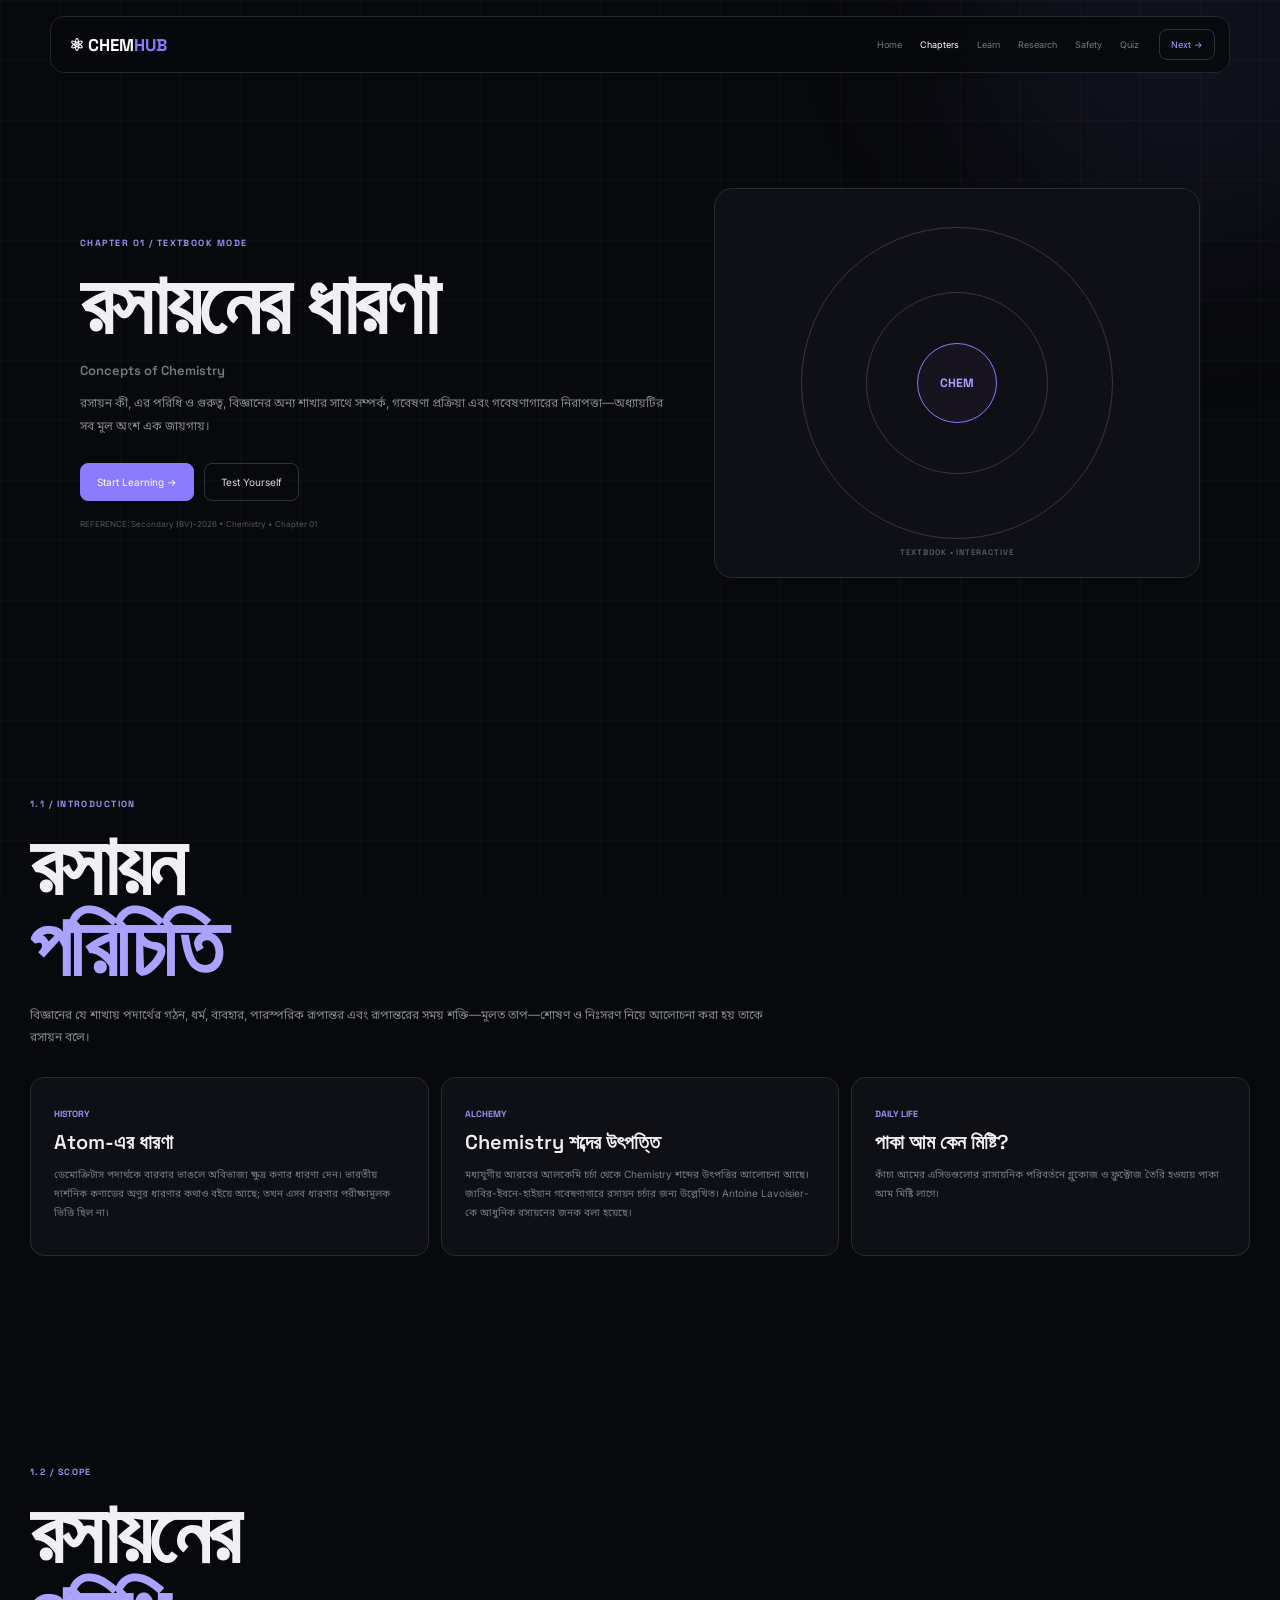
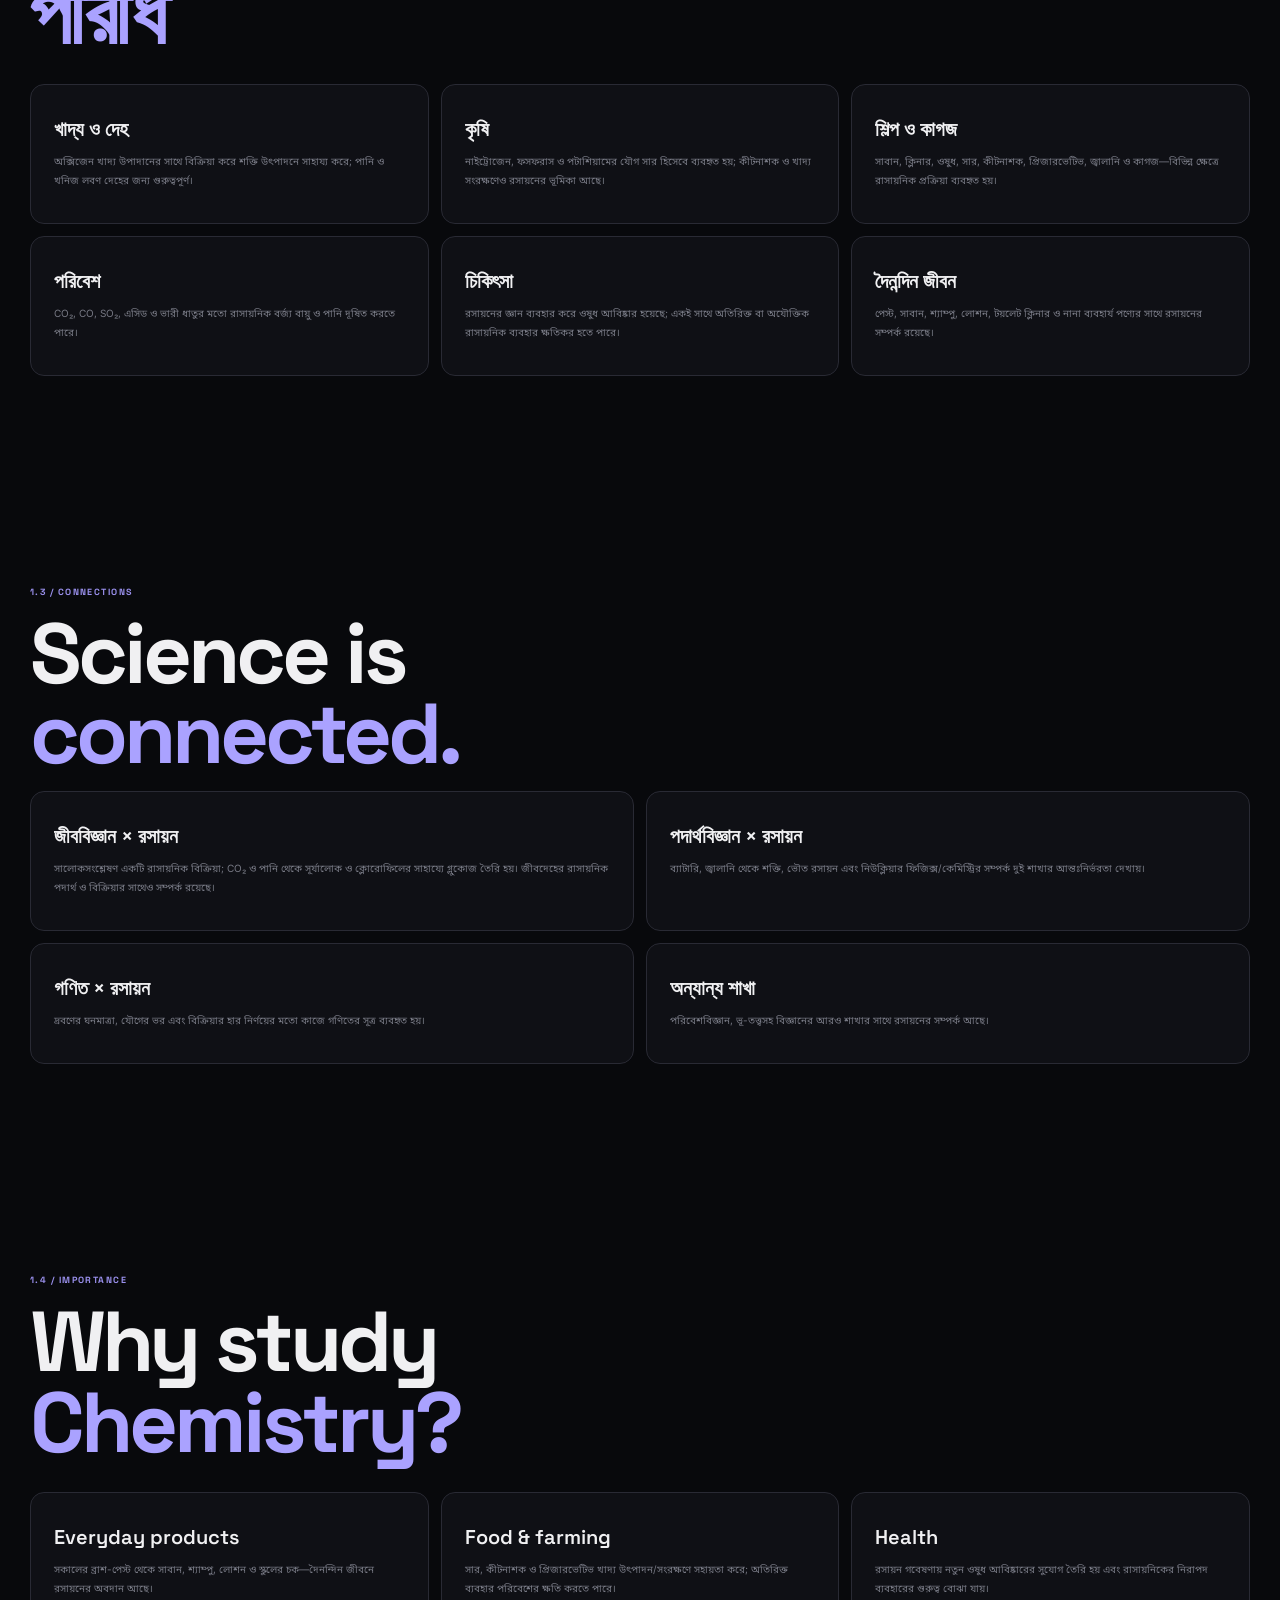
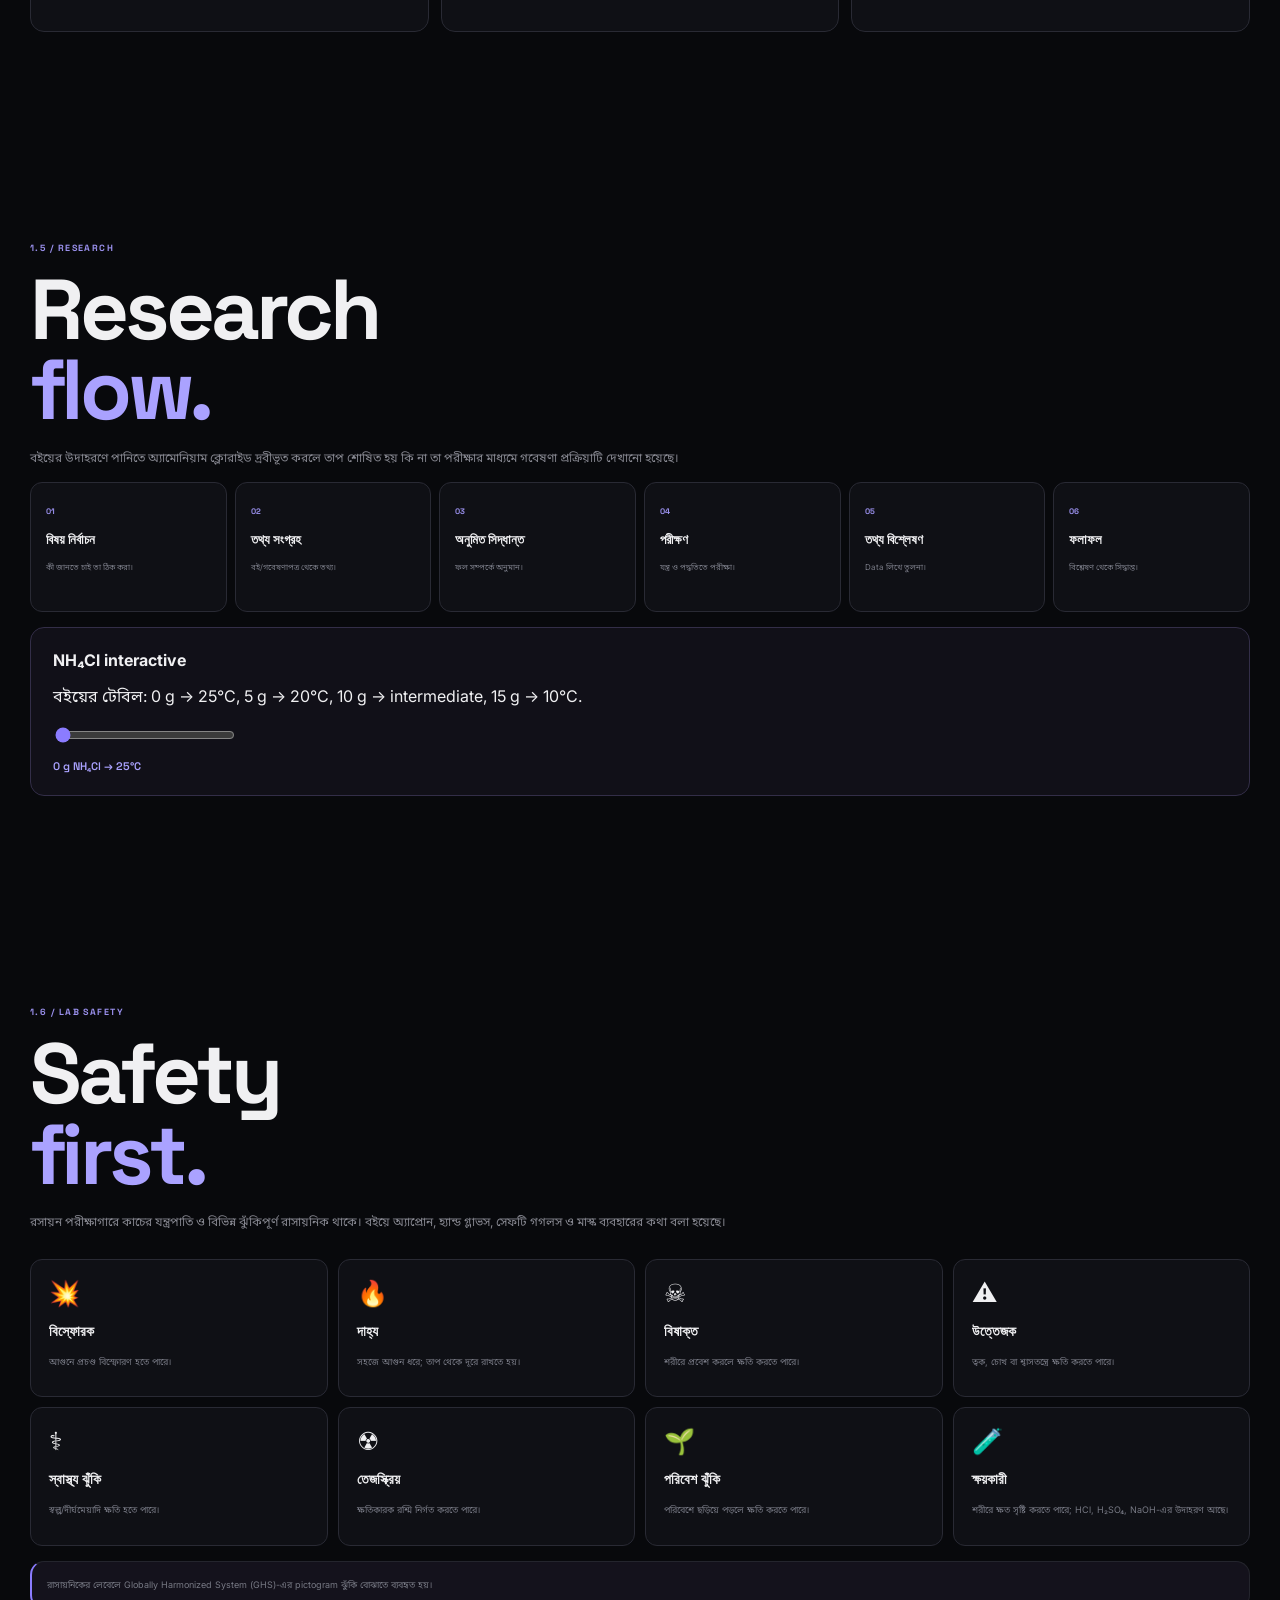
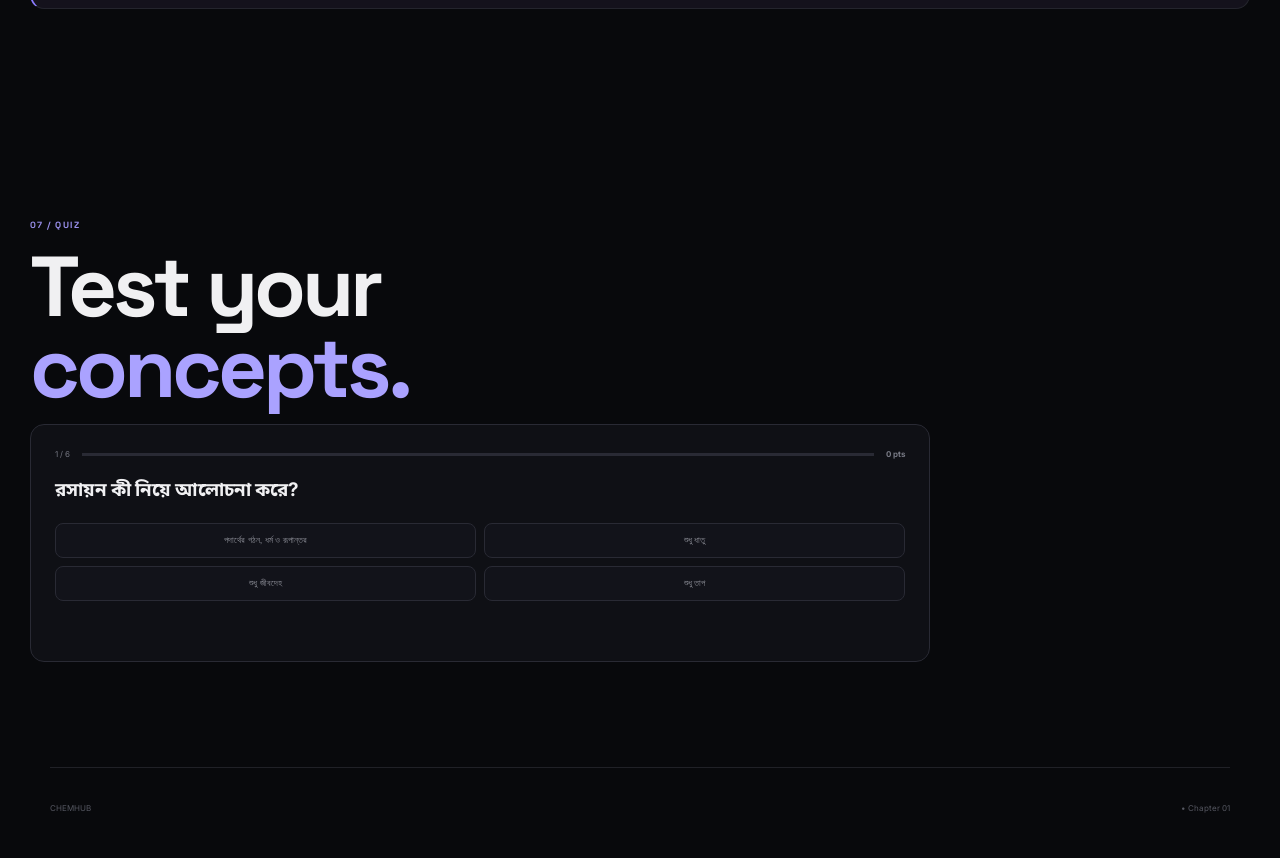
==== commit 11686e15: "Add files via upload" ====
--- a/chapter1.html
+++ b/chapter1.html
@@ -247,4 +247,4 @@
     <script src="app.js"></script>
 </body>
 
-</html>
+</html>
--- a/style.css
+++ b/style.css
@@ -1,999 +1,641 @@
-* {
-    box-sizing: border-box;
-    margin: 0;
-    padding: 0
-}
-
-html {
-    scroll-behavior: smooth
-}
-
-body {
-    background: #08090c;
-    color: #f0f0f2;
-    font-family: Inter, Arial, sans-serif;
-    line-height: 1.6;
-    overflow-x: hidden
-}
-
-.grid {
-    position: fixed;
-    inset: 0;
-    z-index: -5;
-    background-image: linear-gradient(rgba(255, 255, 255, .025) 1px, transparent 1px), linear-gradient(90deg, rgba(255, 255, 255, .025) 1px, transparent 1px);
-    background-size: 56px 56px;
-    mask-image: linear-gradient(#000, transparent 90%)
-}
-
-.glow {
-    position: fixed;
-    border-radius: 50%;
-    filter: blur(85px);
-    z-index: -3;
-    pointer-events: none
-}
-
-.glow1 {
-    width: 420px;
-    height: 420px;
-    background: rgba(139, 124, 255, .1);
-    right: -100px;
-    top: -80px
-}
-
-.glow2 {
-    width: 300px;
-    height: 300px;
-    background: rgba(100, 70, 230, .08);
-    left: -150px;
-    top: 50%
-}
-
-.nav {
-    position: sticky;
-    top: 14px;
-    z-index: 30;
-    width: min(1160px, calc(100% - 32px));
-    margin: 14px auto 0;
-    padding: 12px 16px;
-    border: 1px solid #252631;
-    background: rgba(9, 10, 14, .8);
-    backdrop-filter: blur(18px);
-    border-radius: 16px;
-    display: flex;
-    align-items: center;
-    gap: 25px
-}
-
-.logo {
-    font: 700 17px "Space Grotesk";
-    letter-spacing: .08em;
-    color: #fff;
-    text-decoration: none;
-    margin-right: auto
-}
-
-.logo span {
-    color: #9b8cff
-}
-
-.nav nav {
-    display: flex;
-    gap: 25px
-}
-
-.nav nav a {
-    font-size: 12px;
-    color: #858690;
-    text-decoration: none
-}
-
-.nav nav a:hover,
-.nav nav a.active {
-    color: #fff
-}
-
-.nav-cta {
-    background: #17151f;
-    border: 1px solid #302c49;
-    color: #b0a8ff;
-    text-decoration: none;
-    font-size: 11px;
-    font-weight: 700;
-    padding: 9px 12px;
-    border-radius: 8px
-}
-
-.menu {
-    display: none;
-    background: none;
-    border: 0;
-    color: #fff;
-    font-size: 20px
-}
-
-.hero {
-    width: min(1160px, calc(100% - 32px));
-    min-height: 760px;
-    margin: auto;
-    display: grid;
-    grid-template-columns: 1.1fr .9fr;
-    align-items: center;
-    gap: 40px
-}
-
-.eyebrow {
-    font-size: 10px;
-    letter-spacing: .19em;
-    font-weight: 700;
-    color: #968aff
-}
-
-.eyebrow i {
-    display: inline-block;
-    width: 6px;
-    height: 6px;
-    border-radius: 50%;
-    background: #9b8cff;
-    box-shadow: 0 0 14px #8b7cff;
-    margin-right: 8px
-}
-
-.hero h1,
-.page-hero h1,
-.chapter-hero h1 {
-    font: 700 clamp(52px, 7vw, 86px)/.94 "Space Grotesk";
-    letter-spacing: -.06em;
-    margin: 20px 0
-}
-
-.hero h1 em,
-.page-hero h1 em,
-.chapter-hero h1 em,
-h2 em {
-    color: #9b8cff;
-    font-style: normal
-}
-
-.hero-copy {
-    color: #8b8c96;
-    max-width: 610px;
-    font-size: 16px
-}
-
-.actions {
-    display: flex;
-    gap: 10px;
-    margin: 28px 0
-}
-
-.btn {
-    display: inline-flex;
-    align-items: center;
-    gap: 15px;
-    padding: 12px 17px;
-    border: 1px solid #292a32;
-    border-radius: 9px;
-    color: #d9d9df;
-    text-decoration: none;
-    font-size: 12px;
-    font-weight: 700
-}
-
-.btn.primary {
-    background: #8b7cff;
-    color: #09090d;
-    border-color: #8b7cff;
-    box-shadow: 0 15px 40px rgba(139, 124, 255, .18)
-}
-
-.mini-stats {
-    display: flex;
-    gap: 28px;
-    margin-top: 38px;
-    color: #5e6069;
-    font-size: 10px
-}
-
-.mini-stats b {
-    display: block;
-    color: #eee;
-    font: 700 22px "Space Grotesk"
-}
-
-.science-visual {
-    height: 500px;
-    position: relative;
-    display: grid;
-    place-items: center
-}
-
-.atom {
-    width: 390px;
-    height: 290px;
-    position: relative;
-    display: grid;
-    place-items: center
-}
-
-.core {
-    width: 72px;
-    height: 72px;
-    border-radius: 50%;
-    display: grid;
-    place-items: center;
-    text-align: center;
-    background: #15131e;
-    border: 1px solid #8b7cff;
-    color: #aaa1ff;
-    box-shadow: 0 0 55px rgba(139, 124, 255, .3);
-    z-index: 3;
-    font-size: 12px
-}
-
-.ring {
-    position: absolute;
-    border: 1px solid rgba(139, 124, 255, .3);
-    border-radius: 50%;
-    animation: spin 10s linear infinite
-}
-
-.r1 {
-    width: 150px;
-    height: 150px
-}
-
-.r2 {
-    width: 260px;
-    height: 180px;
-    transform: rotate(55deg);
-    animation-duration: 13s
-}
-
-.r3 {
-    width: 360px;
-    height: 230px;
-    transform: rotate(-35deg);
-    animation-duration: 16s
-}
-
-.ring i {
-    position: absolute;
-    width: 9px;
-    height: 9px;
-    background: #a79cff;
-    border-radius: 50%;
-    box-shadow: 0 0 16px #8b7cff
-}
-
-.r1 i {
-    top: -5px;
-    left: 50%
-}
-
-.r2 i {
-    right: 15px;
-    top: 50%
-}
-
-.r3 i {
-    left: 50%;
-    bottom: -5px
-}
-
-@keyframes spin {
-    to {
-        transform: rotate(360deg)
-    }
-}
-
-.formula {
-    position: absolute;
-    color: #777080;
-    border: 1px solid #282533;
-    background: #101016;
-    border-radius: 7px;
-    padding: 7px 10px;
-    font: 600 12px "Space Grotesk"
-}
-
-.f1 {
-    top: 17%;
-    right: 3%
-}
-
-.f2 {
-    left: 5%;
-    top: 39%
-}
-
-.f3 {
-    right: 9%;
-    bottom: 22%
-}
-
-.visual-caption {
-    position: absolute;
-    bottom: 25px;
-    text-align: center;
-    color: #565761;
-    font-size: 9px;
-    letter-spacing: .17em
-}
-
-.visual-caption b {
-    color: #8e86b3
-}
-
-.section {
-    width: min(1160px, calc(100% - 32px));
-    margin: auto;
-    padding: 100px 0
-}
-
-.split {
-    display: grid;
-    grid-template-columns: 1fr 1fr;
-    gap: 70px;
-    margin-top: 25px
-}
-
-.section h2 {
-    font: 700 clamp(36px, 5vw, 58px)/1 "Space Grotesk";
-    letter-spacing: -.05em
-}
-
-.split p {
-    color: #81828c;
-    max-width: 500px;
-    align-self: end
-}
-
-.section-head {
-    margin-bottom: 35px
-}
-
-.tool-grid {
-    display: grid;
-    grid-template-columns: repeat(4, 1fr);
-    gap: 12px
-}
-
-.tool-grid article {
-    border: 1px solid #202129;
-    background: #0e0f13;
-    border-radius: 14px;
-    padding: 22px;
-    min-height: 210px
-}
-
-.tool-grid span,
-.lesson-card>span {
-    color: #8b7cff;
-    font: 700 10px "Space Grotesk"
-}
-
-.tool-grid strong {
-    display: block;
-    font: 600 20px "Space Grotesk";
-    margin: 55px 0 7px
-}
-
-.tool-grid p {
-    font-size: 11px;
-    color: #737580
-}
-
-.preview-card,
-.ai-box {
-    border: 1px solid #2a2937;
-    background: linear-gradient(125deg, #111019, #0d0e12);
-    border-radius: 20px;
-    padding: 35px;
-    display: grid;
-    grid-template-columns: 1fr 300px;
-    gap: 50px;
-    align-items: center
-}
-
-.preview-card p,
-.ai-box p {
-    color: #777984;
-    font-size: 13px;
-    max-width: 560px;
-    margin: 15px 0
-}
-
-.text-link {
-    color: #a69cff;
-    font-size: 12px;
-    text-decoration: none;
-    font-weight: 700
-}
-
-.chapter-chip {
-    border: 1px solid #3d3860;
-    background: #151322;
-    border-radius: 15px;
-    padding: 24px;
-    display: flex;
-    flex-direction: column
-}
-
-.chapter-chip span {
-    font: 700 35px "Space Grotesk";
-    color: #8b7cff
-}
-
-.chapter-chip b {
-    font: 600 19px "Space Grotesk";
-    margin-top: 25px
-}
-
-.chapter-chip small {
-    color: #6e6f79
-}
-
-.chapter-chip strong {
-    font-size: 8px;
-    letter-spacing: .15em;
-    color: #a69cff;
-    margin-top: 20px
-}
-
-.cta {
-    text-align: center;
-    border-top: 1px solid #1d1e24
-}
-
-.cta h2 {
-    margin: 12px 0 28px
-}
-
-.cta .btn {
-    display: inline-flex
-}
-
-footer {
-    text-align: center;
-    border-top: 1px solid #1d1e24;
-    color: #555761;
-    padding: 28px;
-    font-size: 10px;
-    letter-spacing: .1em
-}
-
-footer span {
-    color: #8b7cff
-}
-
-.page-hero {
-    width: min(1160px, calc(100% - 32px));
-    margin: auto;
-    padding: 110px 0 65px
-}
-
-.page-hero p {
-    max-width: 550px;
-    color: #777984;
-    font-size: 14px
-}
-
-.chapter-library {
-    width: min(1160px, calc(100% - 32px));
-    margin: auto;
-    display: grid;
-    grid-template-columns: 1fr 1fr;
-    gap: 12px;
-    padding-bottom: 100px
-}
-
-.chapter {
-    min-height: 145px;
-    border: 1px solid #202129;
-    border-radius: 15px;
-    padding: 20px;
-    display: grid;
-    grid-template-columns: 55px 1fr 50px;
-    align-items: center;
-    background: #0e0f13;
-    text-decoration: none;
-    color: #fff
-}
-
-.chapter.locked {
-    opacity: .55
-}
-
-.chapter .num {
-    font: 700 27px "Space Grotesk";
-    color: #5f606a
-}
-
-.chapter h2 {
-    font: 600 20px "Space Grotesk"
-}
-
-.chapter p {
-    color: #6d6e77;
-    font-size: 11px
-}
-
-.chapter small {
-    display: block;
-    color: #7e779b;
-    font-size: 10px;
-    margin-top: 8px
-}
-
-.chapter>span {
-    text-align: right;
-    color: #60616b
-}
-
-.chapter.unlocked {
-    border-color: #6256c7;
-    background: linear-gradient(135deg, #12111b, #0d0e12);
-    box-shadow: 0 18px 50px rgba(70, 55, 180, .1)
-}
-
-.chapter.unlocked .num {
-    color: #9b8cff
-}
-
-.chapter .open {
-    color: #a69cff;
-    font-size: 10px;
-    font-weight: 700
-}
-
-.chapter-hero {
-    width: min(1160px, calc(100% - 32px));
-    min-height: 600px;
-    margin: auto;
-    display: grid;
-    grid-template-columns: 1fr 1fr;
-    align-items: center
-}
-
-.chapter-hero p {
-    color: #777984;
-    font-size: 18px
-}
-
-.chapter-atom {
-    height: 400px;
-    position: relative;
-    display: grid;
-    place-items: center
-}
-
-.chapter-atom .core {
-    width: 80px;
-    height: 80px
-}
-
-.cr {
-    position: absolute;
-    border: 1px solid #4a436c;
-    border-radius: 50%;
-    animation: spin 12s linear infinite
-}
-
-.c1 {
-    width: 190px;
-    height: 190px
-}
-
-.c2 {
-    width: 330px;
-    height: 230px;
-    transform: rotate(50deg);
-    animation-duration: 16s
-}
-
-.chapter-atom i {
-    position: absolute;
-    width: 9px;
-    height: 9px;
-    border-radius: 50%;
-    background: #9d94ff;
-    box-shadow: 0 0 15px #8b7cff
-}
-
-.chapter-atom i:first-of-type {
-    top: 16%;
-    left: 50%
-}
-
-.chapter-atom i:last-of-type {
-    right: 18%;
-    top: 50%
-}
-
-.lesson-grid {
-    display: grid;
-    grid-template-columns: repeat(4, 1fr);
-    gap: 12px;
-    margin-top: 35px
-}
-
-.lesson-card {
-    border: 1px solid #22232c;
-    background: #0e0f13;
-    border-radius: 14px;
-    padding: 20px;
-    min-height: 240px;
-    color: #fff;
-    text-decoration: none
-}
-
-.lesson-card:hover {
-    border-color: #6256c7;
-    transform: translateY(-3px)
-}
-
-.lesson-card h3 {
-    font: 600 21px "Space Grotesk";
-    margin-top: 55px
-}
-
-.lesson-card p {
-    color: #737580;
-    font-size: 11px;
-    margin: 8px 0 22px
-}
-
-.lesson-card b {
-    font-size: 10px;
-    color: #a69cff
-}
-
-.lesson-section {
-    border-top: 1px solid #1d1e24
-}
-
-.concept-grid {
-    display: grid;
-    grid-template-columns: 1fr 1fr;
-    gap: 50px;
-    margin-top: 40px;
-    align-items: center
-}
-
-.big-atom {
-    height: 320px;
-    position: relative;
-    display: grid;
-    place-items: center
-}
-
-.ba-core {
-    width: 65px;
-    height: 65px;
-    border: 1px solid #8b7cff;
-    border-radius: 50%;
-    display: grid;
-    place-items: center;
-    text-align: center;
-    color: #aaa1ff;
-    background: #16131f;
-    z-index: 2;
-    font-size: 11px
-}
-
-.ba-ring {
-    position: absolute;
-    border: 1px solid #413c5b;
-    border-radius: 50%
-}
-
-.ba-ring.a {
-    width: 130px;
-    height: 130px
-}
-
-.ba-ring.b {
-    width: 250px;
-    height: 250px
-}
-
-.big-atom i {
-    position: absolute;
-    width: 9px;
-    height: 9px;
-    border-radius: 50%;
-    background: #a69cff
-}
-
-.big-atom i:first-of-type {
-    top: 28px
-}
-
-.big-atom i:last-of-type {
-    right: 24%;
-    bottom: 45px
-}
-
-.concepts article {
-    display: flex;
-    justify-content: space-between;
-    border-bottom: 1px solid #252630;
-    padding: 16px 0;
-    gap: 20px
-}
-
-.concepts article span {
-    color: #737580;
-    font-size: 11px
-}
-
-.formula {
-    margin-top: 18px !important;
-    display: block !important
-}
-
-.formula small {
-    display: block;
-    color: #9b8cff;
-    font-size: 8px;
-    letter-spacing: .15em
-}
-
-.formula strong {
-    display: block;
-    margin-top: 5px
-}
-
-.timeline {
-    display: grid;
-    grid-template-columns: 1fr 1fr;
-    gap: 15px;
-    margin-top: 35px
-}
-
-.timeline>div {
-    border: 1px solid #272832;
-    background: #0e0f13;
-    border-radius: 14px;
-    padding: 22px
-}
-
-.timeline small {
-    color: #9b8cff;
-    font: 700 11px "Space Grotesk"
-}
-
-.timeline h3 {
-    font: 600 20px "Space Grotesk";
-    margin: 10px 0 5px
-}
-
-.timeline p {
-    color: #747580;
-    font-size: 11px
-}
-
-.shells {
-    height: 300px;
-    position: relative;
-    display: grid;
-    place-items: center
-}
-
-.shell {
-    position: absolute;
-    border: 1px solid #454061;
-    border-radius: 50%
-}
-
-.shell.s1 {
-    width: 100px;
-    height: 100px
-}
-
-.shell.s2 {
-    width: 190px;
-    height: 190px
-}
-
-.shell.s3 {
-    width: 280px;
-    height: 280px
-}
-
-.shells>b {
-    z-index: 2;
-    text-align: center;
-    color: #a79eff
-}
-
-.shells small {
-    color: #686974
-}
-
-.practice-card {
-    max-width: 780px;
-    margin-top: 35px;
-    border: 1px solid #292a34;
-    background: #111218;
-    border-radius: 15px;
-    padding: 25px
-}
-
-.practice-card>small {
-    color: #9b8cff;
-    font-size: 8px;
-    letter-spacing: .16em
-}
-
-.practice-card h3 {
-    font: 600 20px "Space Grotesk";
-    margin: 15px 0 22px
-}
-
-.answers {
-    display: grid;
-    grid-template-columns: 1fr 1fr;
-    gap: 10px
-}
-
-.answers button {
-    background: #17181e;
-    color: #ddd;
-    border: 1px solid #2b2c34;
-    border-radius: 9px;
-    padding: 12px;
-    text-align: left;
-    cursor: pointer
-}
-
-.answers button:hover {
-    border-color: #6f63d3
-}
-
-.practice-card p {
-    min-height: 22px;
-    margin-top: 13px;
-    font-size: 11px
-}
-
-.progress {
-    height: 4px;
-    background: #25262e;
-    border-radius: 5px;
-    margin-bottom: 25px
-}
-
-.progress i {
-    display: block;
-    height: 100%;
-    width: 0;
-    background: #8b7cff;
-    transition: .3s
-}
-
-.ai-box {
-    grid-template-columns: 1fr 1fr
-}
-
-.chat {
-    border: 1px solid #2a2934;
-    border-radius: 13px;
-    overflow: hidden;
-    background: #0a0b0f
-}
-
-.chat-top {
-    padding: 13px;
-    border-bottom: 1px solid #252630;
-    font-size: 11px;
-    font-weight: 700
-}
-
-.chat-top small {
-    display: block;
-    color: #5e6069;
-    font-size: 8px;
-    margin-top: 2px
-}
-
-.bubble {
-    margin: 20px;
-    background: #171720;
-    border-radius: 10px;
-    padding: 12px;
-    font-size: 11px;
-    color: #a8a8b2
-}
-
-.fake-input {
-    border-top: 1px solid #252630;
-    color: #575862;
-    font-size: 10px;
-    padding: 14px
-}
-
-@media(max-width:850px) {
-    .nav nav {
-        display: none
-    }
-
-    .nav-cta {
-        display: none
-    }
-
-    .menu {
-        display: block
-    }
-
-    .hero,
-    .chapter-hero {
-        grid-template-columns: 1fr;
-        padding: 70px 0
-    }
-
-    .science-visual {
-        height: 360px;
-        order: -1
-    }
-
-    .tool-grid,
-    .lesson-grid {
-        grid-template-columns: 1fr 1fr
-    }
-
-    .split,
-    .preview-card,
-    .ai-box,
-    .concept-grid {
-        grid-template-columns: 1fr
-    }
-
-    .chapter-library {
-        grid-template-columns: 1fr
-    }
-
-    .timeline {
-        grid-template-columns: 1fr
-    }
-
-    .preview-card,
-    .ai-box {
-        gap: 25px
-    }
-}
-
-@media(max-width:520px) {
-
-    .hero h1,
-    .page-hero h1,
-    .chapter-hero h1 {
-        font-size: 52px
-    }
-
-    .tool-grid,
-    .lesson-grid {
-        grid-template-columns: 1fr
-    }
-
-    .mini-stats {
-        gap: 15px
-    }
-
-    .atom {
-        transform: scale(.8)
-    }
-
-    .chapter {
-        grid-template-columns: 45px 1fr 45px
-    }
-
-    .answers {
-        grid-template-columns: 1fr
-    }
-
-    .section {
-        padding: 75px 0
-    }
+@import url('https://fonts.googleapis.com/css2?family=Inter:wght@400;500;600;700&family=Noto+Sans+Bengali:wght@400;500;600;700&family=Space+Grotesk:wght@500;600;700&display=swap');
+
+:root {
+    --bg: #08090c;
+    --soft: #0d0e12;
+    --card: #101116;
+    --text: #f0f0f2;
+    --muted: #85868f;
+    --dim: #55565e;
+    --border: #24252d;
+    --accent: #8b7cff;
+    --accent2: #b0a8ff
+}
+
+* {
+    box-sizing: border-box
+}
+
+html {
+    scroll-behavior: smooth
+}
+
+body {
+    margin: 0;
+    background: var(--bg);
+    color: var(--text);
+    font-family: Inter, "Noto Sans Bengali", sans-serif
+}
+
+.grid {
+    position: fixed;
+    inset: 0;
+    background-image: linear-gradient(rgba(255, 255, 255, .025) 1px, transparent 1px), linear-gradient(90deg, rgba(255, 255, 255, .025) 1px, transparent 1px);
+    background-size: 60px 60px;
+    pointer-events: none;
+    z-index: -2
+}
+
+.glow {
+    position: fixed;
+    width: 420px;
+    height: 420px;
+    border-radius: 50%;
+    background: rgba(139, 124, 255, .08);
+    filter: blur(100px);
+    z-index: -1
+}
+
+.glow1 {
+    top: -180px;
+    right: -120px
+}
+
+.glow2 {
+    bottom: -220px;
+    left: -150px
+}
+
+.nav {
+    position: sticky;
+    top: 16px;
+    z-index: 20;
+    width: min(1180px, calc(100% - 32px));
+    margin: 16px auto 0;
+    padding: 12px 14px 12px 18px;
+    border: 1px solid #24252d;
+    border-radius: 14px;
+    background: rgba(8, 9, 12, .82);
+    backdrop-filter: blur(18px);
+    display: flex;
+    align-items: center;
+    gap: 20px
+}
+
+.logo {
+    font: 700 17px "Space Grotesk";
+    color: #fff;
+    text-decoration: none;
+    margin-right: auto
+}
+
+.logo span {
+    color: var(--accent)
+}
+
+.nav nav {
+    display: flex;
+    gap: 18px
+}
+
+.nav nav a,
+.nav-cta {
+    font-size: 9px;
+    color: #777984;
+    text-decoration: none
+}
+
+.nav nav a:hover,
+.nav nav a.active {
+    color: #fff
+}
+
+.nav-cta {
+    border: 1px solid #30313a;
+    border-radius: 8px;
+    padding: 9px 11px;
+    color: #aaa2ff
+}
+
+.menu {
+    display: none;
+    background: none;
+    border: 0;
+    color: #aaa;
+    font-size: 18px
+}
+
+.hero,
+.chapter-hero {
+    width: min(1180px, calc(100% - 48px));
+    margin: auto;
+    min-height: 720px;
+    display: grid;
+    grid-template-columns: 1.05fr .95fr;
+    align-items: center;
+    gap: 50px
+}
+
+.eyebrow {
+    font: 700 9px "Space Grotesk";
+    letter-spacing: .16em;
+    color: #9b92f1
+}
+
+.eyebrow i {
+    display: inline-block;
+    width: 6px;
+    height: 6px;
+    background: var(--accent);
+    border-radius: 50%;
+    margin-right: 7px
+}
+
+.hero h1,
+.chapter-hero h1 {
+    font: 700 clamp(52px, 7vw, 92px)/.94 "Space Grotesk";
+    letter-spacing: -5px;
+    margin: 18px 0
+}
+
+.hero h1 em,
+.chapter-hero h1 em,
+h2 em {
+    color: var(--accent2);
+    font-style: normal
+}
+
+.hero-copy,
+.hero-sub {
+    max-width: 680px;
+    color: #85868f;
+    font-size: 12px;
+    line-height: 1.9
+}
+
+.actions {
+    display: flex;
+    gap: 10px;
+    margin-top: 28px
+}
+
+.btn {
+    display: inline-block;
+    padding: 12px 16px;
+    border: 1px solid #30313a;
+    border-radius: 8px;
+    color: #ddd;
+    text-decoration: none;
+    font-size: 10px
+}
+
+.btn.primary {
+    background: var(--accent);
+    border-color: var(--accent);
+    color: #fff
+}
+
+.mini-stats {
+    display: flex;
+    gap: 25px;
+    margin-top: 35px;
+    color: #555761;
+    font-size: 8px
+}
+
+.mini-stats b {
+    color: #aaa2ff;
+    font: 700 15px "Space Grotesk";
+    margin-right: 5px
+}
+
+.science-visual,
+.atom-hero {
+    height: 470px;
+    border: 1px solid #292a34;
+    border-radius: 20px;
+    background: #0f1015;
+    position: relative;
+    display: grid;
+    place-items: center;
+    overflow: hidden
+}
+
+.atom {
+    width: 300px;
+    height: 300px;
+    position: relative
+}
+
+.core {
+    width: 90px;
+    height: 90px;
+    border: 1px solid var(--accent);
+    border-radius: 50%;
+    background: #171421;
+    display: flex;
+    align-items: center;
+    justify-content: center;
+    gap: 5px;
+    z-index: 3
+}
+
+.core b {
+    font: 700 9px "Space Grotesk"
+}
+
+.ring {
+    position: absolute;
+    border: 1px solid #343044;
+    border-radius: 50%;
+    inset: 25px
+}
+
+.ring.r2 {
+    inset: 65px
+}
+
+.ring.r3 {
+    inset: 105px
+}
+
+.ring i {
+    position: absolute;
+    width: 10px;
+    height: 10px;
+    background: var(--accent2);
+    border-radius: 50%;
+    top: 50%;
+    right: -5px
+}
+
+.ring.r2 i {
+    top: 10%;
+    right: 15%
+}
+
+.ring.r3 i {
+    top: 70%;
+    left: -5px
+}
+
+.formula {
+    position: absolute;
+    font: 700 18px "Space Grotesk";
+    color: #aaa2ff
+}
+
+.f1 {
+    top: 80px;
+    left: 65px
+}
+
+.f2 {
+    right: 70px;
+    top: 180px
+}
+
+.f3 {
+    left: 100px;
+    bottom: 70px
+}
+
+.visual-caption {
+    position: absolute;
+    bottom: 25px;
+    text-align: center;
+    color: #555761;
+    font: 700 8px/1.7 "Space Grotesk";
+    letter-spacing: .12em
+}
+
+.visual-caption b {
+    color: #777984
+}
+
+.section {
+    width: min(1180px, calc(100% - 48px));
+    margin: auto;
+    padding: 110px 0;
+    scroll-margin-top: 90px
+}
+
+.section h2 {
+    font: 700 clamp(42px, 6vw, 72px)/.98 "Space Grotesk";
+    letter-spacing: -3px;
+    margin: 14px 0 30px
+}
+
+.section-head {
+    display: flex;
+    justify-content: space-between;
+    align-items: end
+}
+
+.split {
+    display: grid;
+    grid-template-columns: 1fr 1fr;
+    gap: 30px
+}
+
+.split>p,
+.lead {
+    color: #777984;
+    font-size: 12px;
+    line-height: 1.9;
+    max-width: 700px
+}
+
+.tool-grid,
+.cards,
+.chapter-library,
+.map-grid {
+    display: grid;
+    grid-template-columns: repeat(3, 1fr);
+    gap: 10px
+}
+
+.tool-grid article,
+.card,
+.chapter,
+.map-grid a,
+.concept,
+.definition,
+.number-card,
+.practice-card,
+.method,
+.experiment,
+.quiz,
+.model-stage,
+.config-lab,
+.subshell,
+.particle-table,
+.note {
+    border: 1px solid var(--border);
+    background: var(--card);
+    border-radius: 14px
+}
+
+.tool-grid article {
+    padding: 25px;
+    min-height: 180px
+}
+
+.tool-grid span,
+.card .index,
+.practice-card small {
+    color: #9b92f1;
+    font: 700 9px "Space Grotesk"
+}
+
+.tool-grid strong {
+    display: block;
+    font: 600 21px "Space Grotesk";
+    margin: 25px 0 7px
+}
+
+.tool-grid p,
+.card p,
+.practice-card p {
+    color: #777984;
+    font-size: 10px;
+    line-height: 1.8
+}
+
+.preview-card {
+    display: grid;
+    grid-template-columns: 1.4fr .6fr;
+    gap: 20px;
+    border: 1px solid var(--border);
+    border-radius: 18px;
+    background: #101116;
+    padding: 35px
+}
+
+.preview-card h2 {
+    font: 700 42px/1 "Space Grotesk";
+    letter-spacing: -2px
+}
+
+.preview-card p {
+    color: #777984;
+    font-size: 11px;
+    line-height: 1.8
+}
+
+.text-link {
+    color: #aaa2ff;
+    text-decoration: none;
+    font-size: 10px
+}
+
+.chapter-chip {
+    align-self: center;
+    border: 1px solid #363149;
+    background: #14121c;
+    border-radius: 14px;
+    padding: 25px
+}
+
+.chapter-chip span {
+    display: block;
+    color: #9b92f1;
+    font: 700 12px "Space Grotesk"
+}
+
+.chapter-chip b {
+    display: block;
+    font: 600 20px "Space Grotesk";
+    margin: 18px 0 5px
+}
+
+.chapter-chip small {
+    color: #777984;
+    font-size: 9px
+}
+
+.chapter-chip strong {
+    display: block;
+    color: #9b92f1;
+    font-size: 8px;
+    margin-top: 25px
+}
+
+.page-hero {
+    width: min(1180px, calc(100% - 48px));
+    padding: 130px 0 80px;
+    margin: auto
+}
+
+.page-hero h1 {
+    font: 700 clamp(52px, 7vw, 88px)/.95 "Space Grotesk";
+    letter-spacing: -5px;
+    margin: 18px 0
+}
+
+.page-hero h1 em {
+    color: var(--accent2);
+    font-style: normal
+}
+
+.page-hero p {
+    color: #777984;
+    font-size: 12px;
+    max-width: 700px;
+    line-height: 1.8
+}
+
+.chapter-library {
+    grid-template-columns: 1fr 1fr;
+    width: min(1180px, calc(100% - 48px));
+    margin: auto;
+    padding-bottom: 120px
+}
+
+.chapter {
+    display: grid;
+    grid-template-columns: 70px 1fr auto;
+    gap: 20px;
+    align-items: center;
+    padding: 24px;
+    text-decoration: none;
+    color: inherit
+}
+
+.chapter .num {
+    font: 700 24px "Space Grotesk";
+    color: #555761
+}
+
+.chapter h2 {
+    font: 600 20px "Space Grotesk";
+    margin: 0 0 4px
+}
+
+.chapter p,
+.chapter small {
+    color: #777984;
+    font-size: 9px
+}
+
+.chapter small {
+    display: block;
+    margin-top: 8px
+}
+
+.chapter.locked {
+    opacity: .45
+}
+
+.chapter.unlocked:hover {
+    border-color: var(--accent);
+    transform: translateY(-2px)
+}
+
+.chapter .open {
+    font: 700 8px "Space Grotesk";
+    color: #aaa2ff
+}
+
+.chapter.unlocked .num {
+    color: var(--accent)
+}
+
+footer {
+    border-top: 1px solid #202127;
+    width: min(1180px, calc(100% - 48px));
+    margin: auto;
+    padding: 35px 0 45px;
+    color: #555761;
+    font-size: 8px;
+    display: flex;
+    justify-content: space-between;
+    gap: 20px;
+    flex-wrap: wrap
+}
+
+footer a {
+    color: #aaa2ff;
+    text-decoration: none
+}
+
+.credit {
+    color: #777984
+}
+
+.credit strong {
+    color: #aaa2ff
+}
+
+@media(max-width:850px) {
+    .nav nav {
+        display: none
+    }
+
+    .menu {
+        display: block
+    }
+
+    .nav-cta {
+        margin-left: auto
+    }
+
+    .hero,
+    .chapter-hero {
+        grid-template-columns: 1fr;
+        min-height: auto;
+        padding: 90px 0
+    }
+
+    .science-visual,
+    .atom-hero {
+        height: 360px
+    }
+
+    .split,
+    .preview-card {
+        grid-template-columns: 1fr
+    }
+
+    .tool-grid,
+    .cards,
+    .map-grid {
+        grid-template-columns: 1fr 1fr
+    }
+
+    .chapter-library {
+        grid-template-columns: 1fr
+    }
+
+    .section {
+        padding: 80px 0
+    }
+}
+
+@media(max-width:560px) {
+
+    .hero,
+    .chapter-hero,
+    .section,
+    .page-hero,
+    .chapter-library {
+        width: min(100% - 30px, 1180px)
+    }
+
+    .hero h1,
+    .chapter-hero h1 {
+        letter-spacing: -3px
+    }
+
+    .tool-grid,
+    .cards,
+    .map-grid {
+        grid-template-columns: 1fr
+    }
+
+    .mini-stats {
+        gap: 12px
+    }
+
+    .chapter {
+        grid-template-columns: 50px 1fr
+    }
+
+    .chapter .open {
+        display: none
+    }
+
+    .nav {
+        width: calc(100% - 20px)
+    }
 }
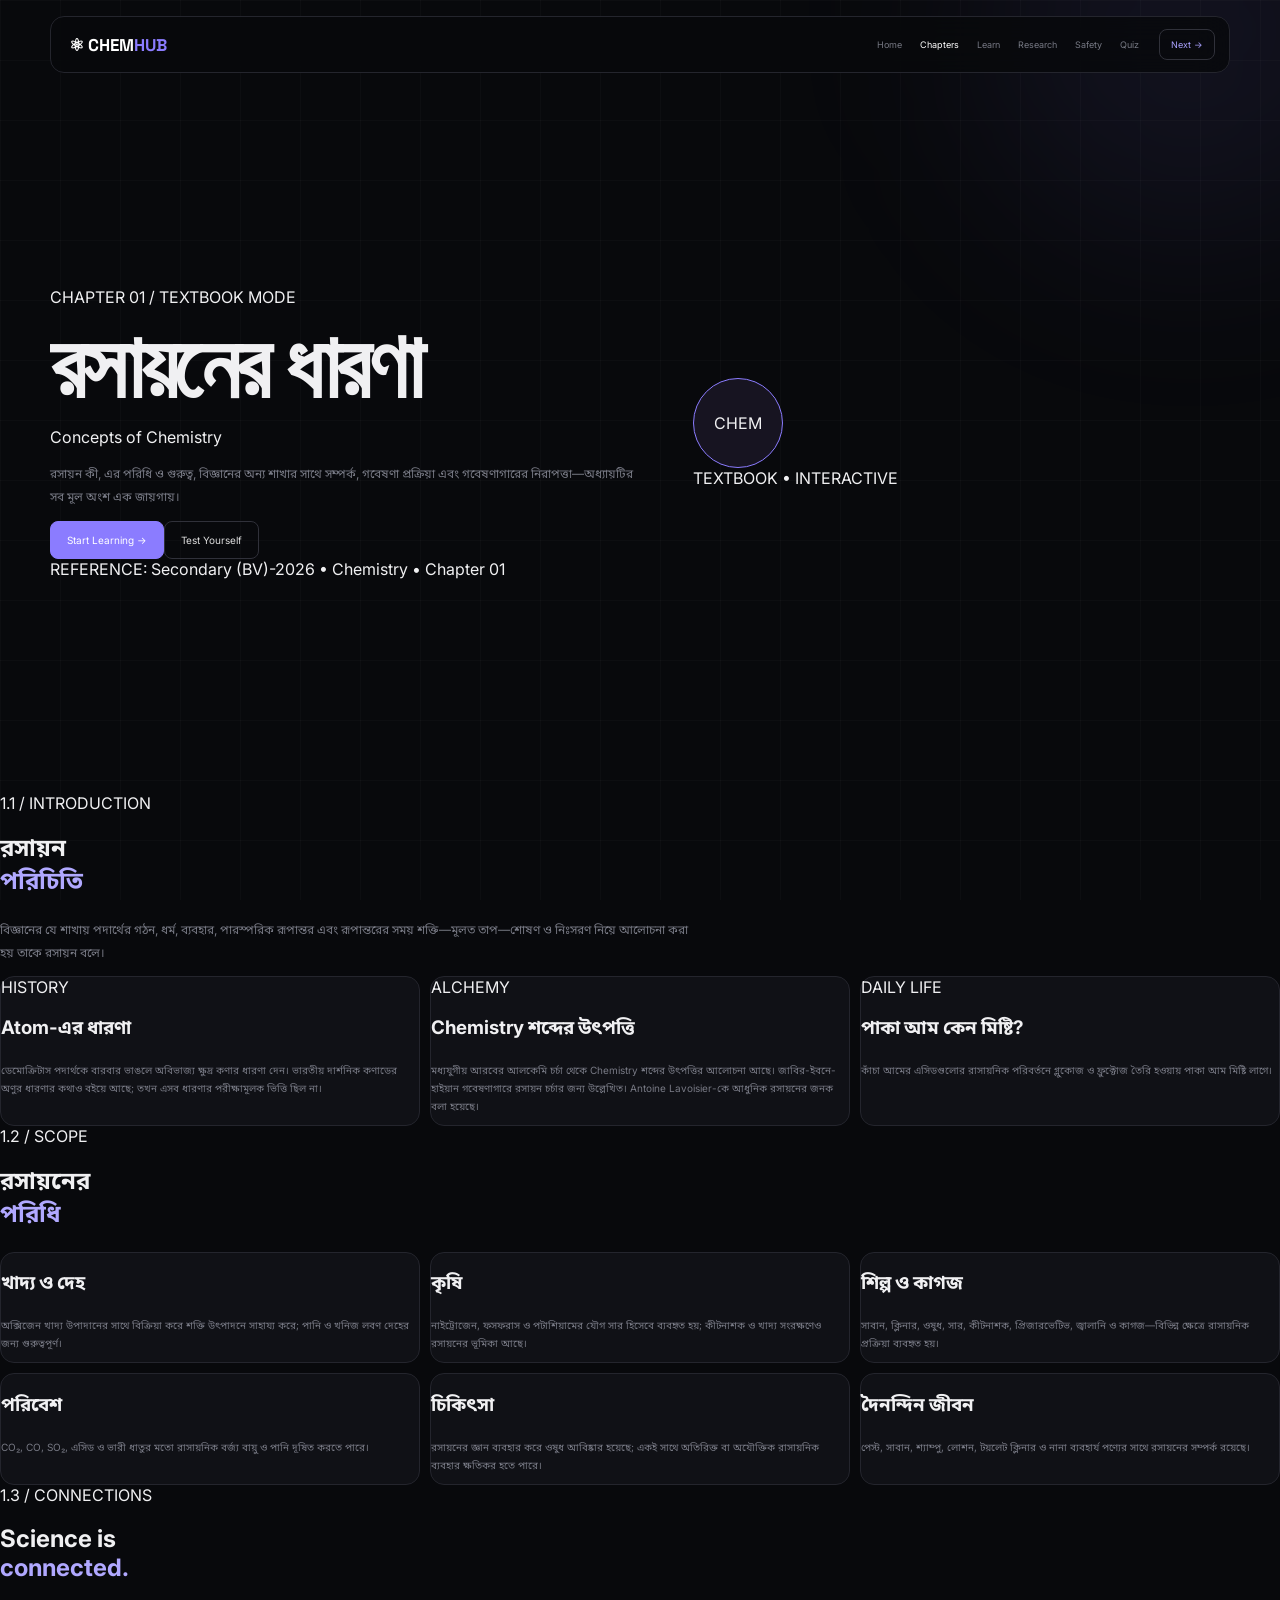
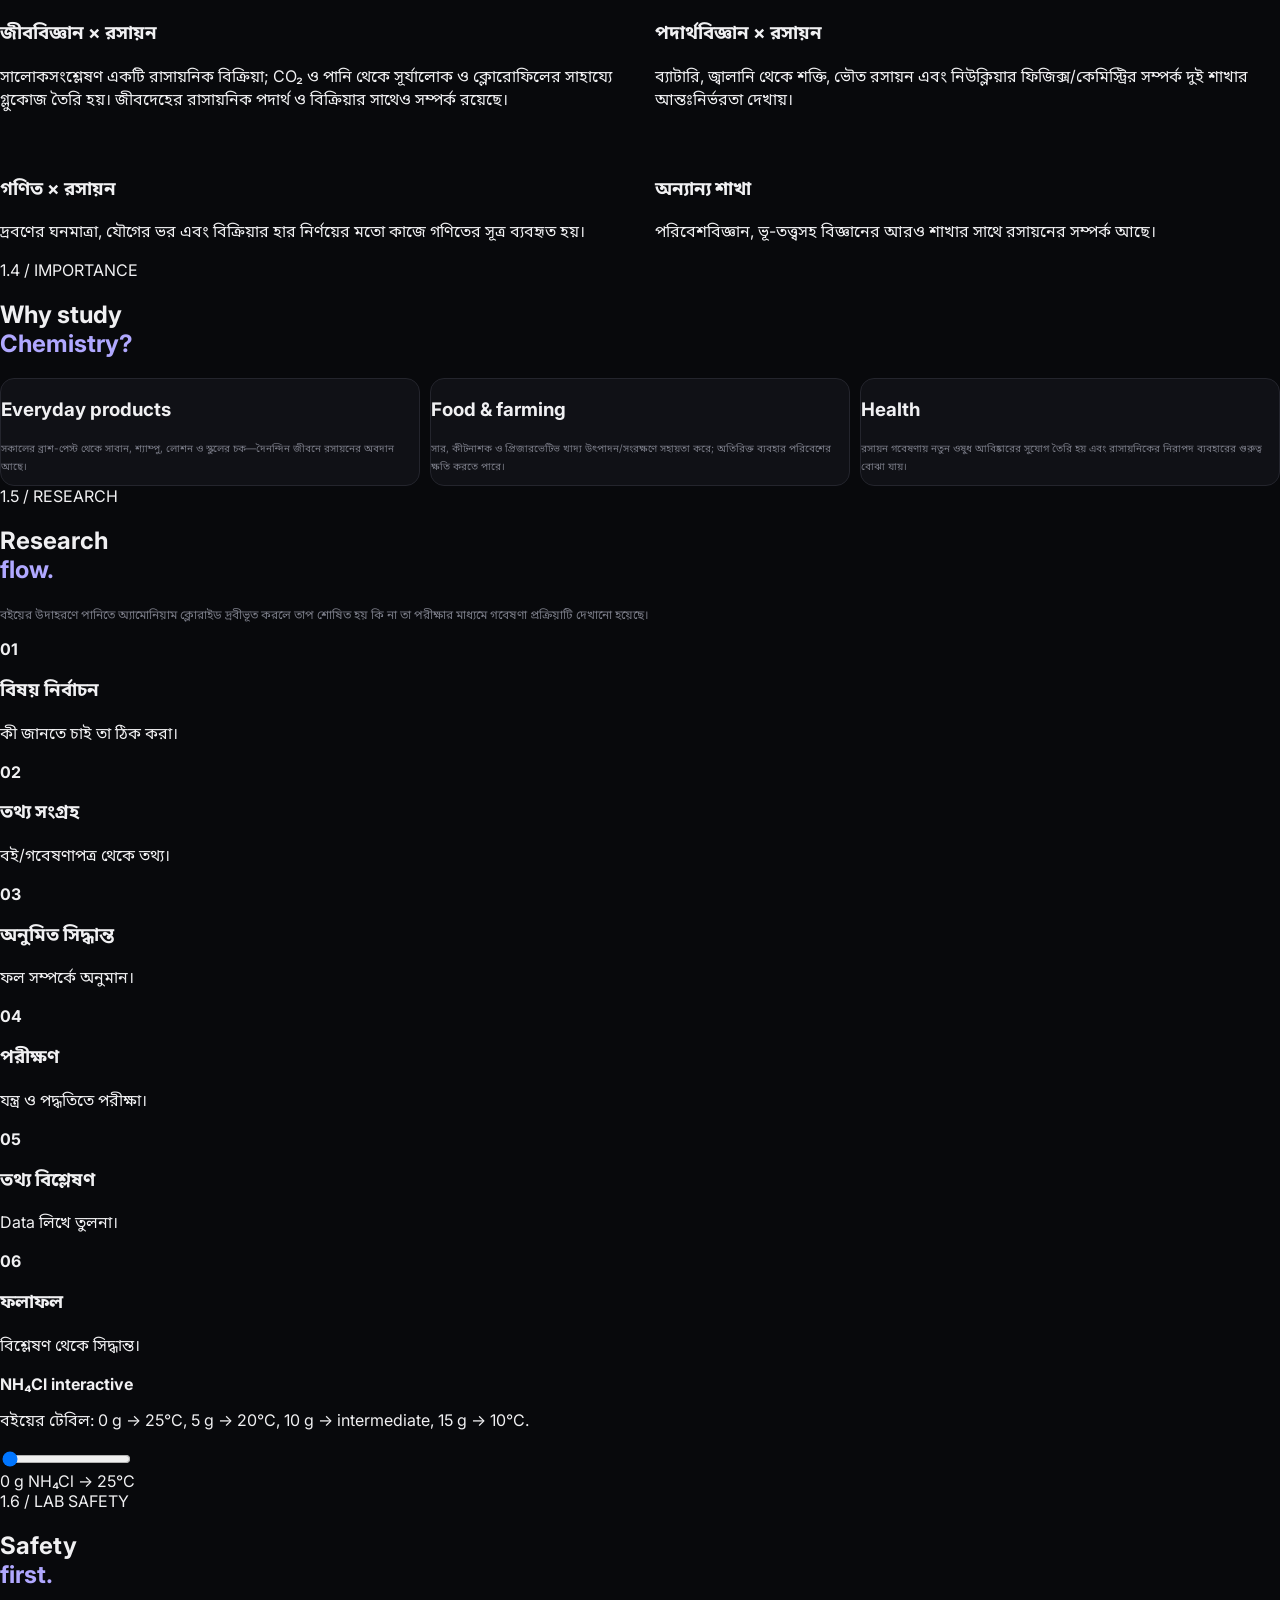
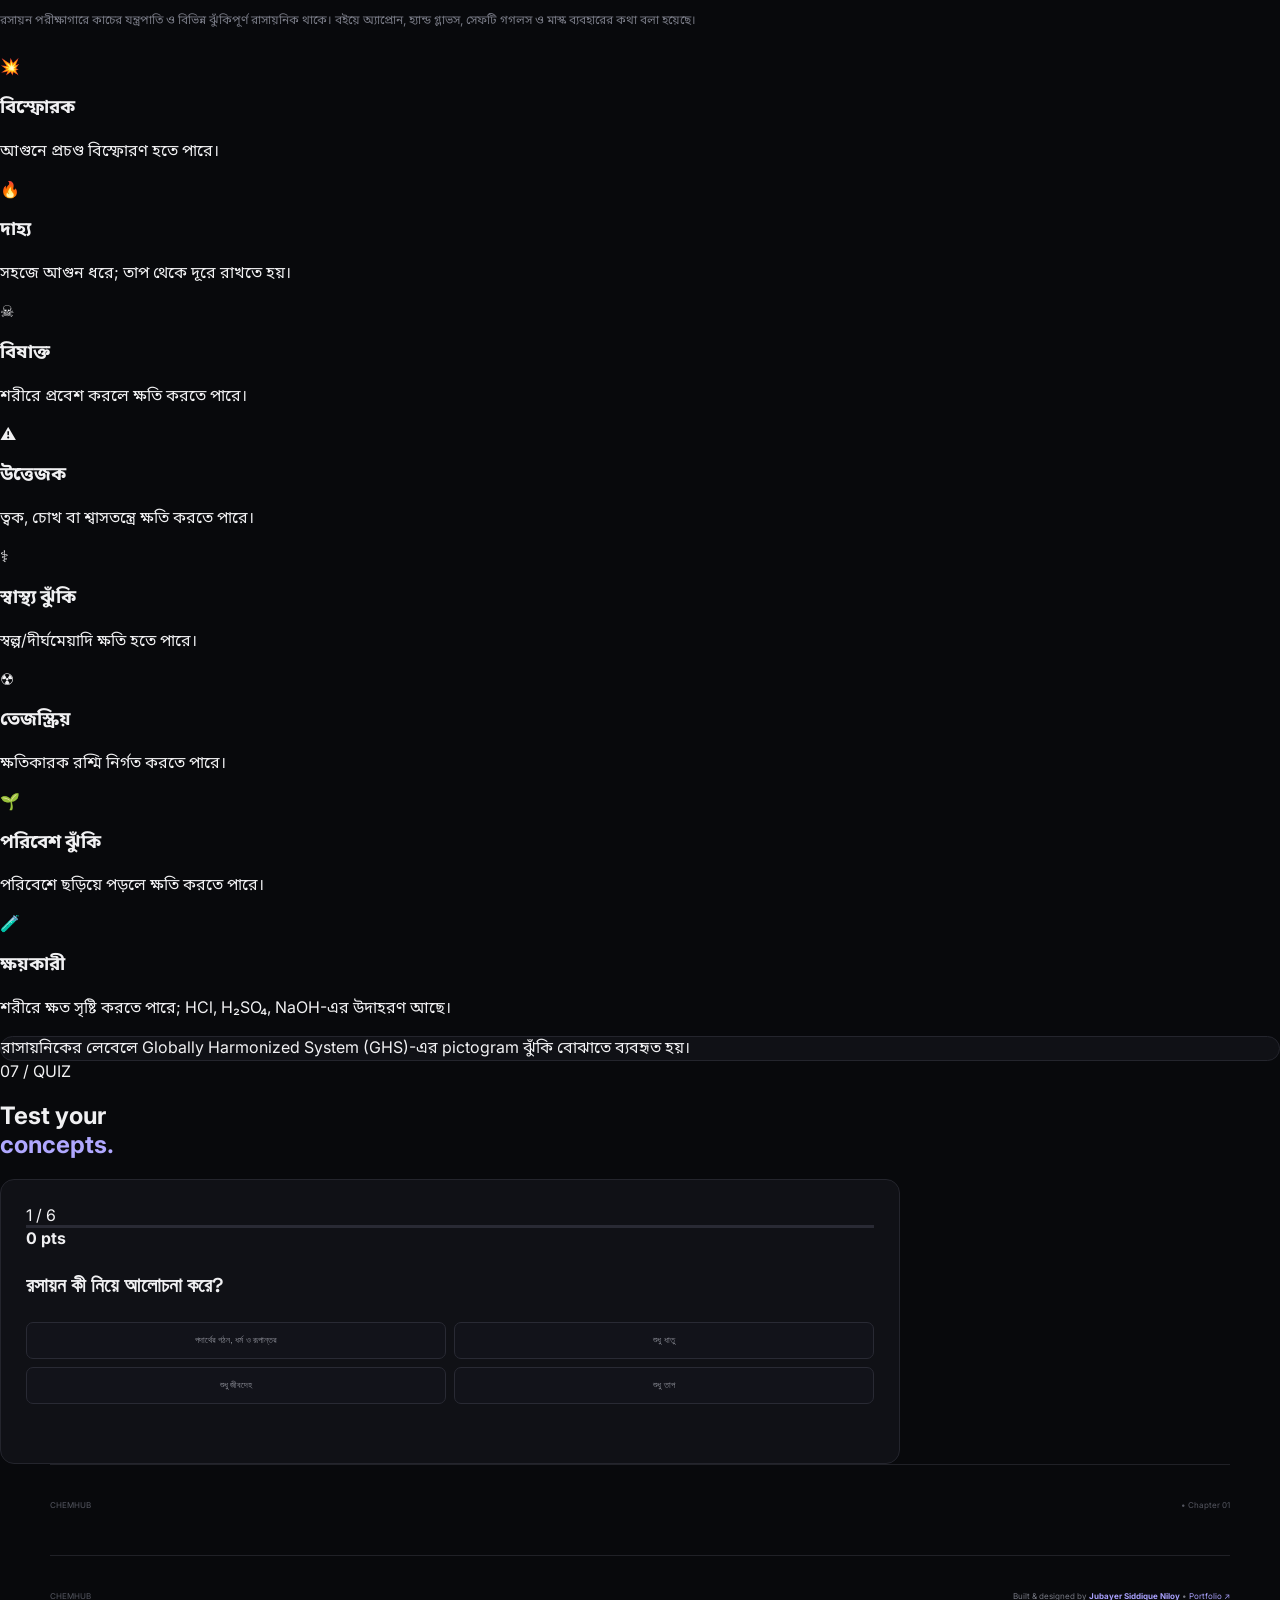
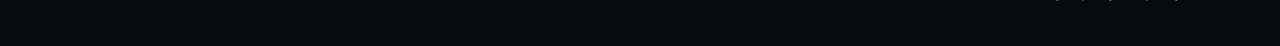
==== commit 883b1c50: "Add files via upload" ====
--- a/chapter1.html
+++ b/chapter1.html
@@ -245,6 +245,9 @@
     <footer><span>CHEMHUB</span> • Chapter 01</footer>
     <script src="chapter1.js"></script>
     <script src="app.js"></script>
+    <footer><span>CHEMHUB</span><span class="credit">Built & designed by <strong>Jubayer Siddique Niloy</strong> • <a
+                href="https://niloy-portfolio-pi.vercel.app" target="_blank" rel="noopener">Portfolio ↗</a></span>
+    </footer>
 </body>
 
 </html>
--- a/chapters-expanded.css
+++ b/chapters-expanded.css
@@ -1,482 +1,560 @@
-body {
-    font-family: Inter, "Noto Sans Bengali", sans-serif
-}
-
-.cp {
-    max-width: 1200px;
-    margin: auto;
-    padding: 0 30px
-}
-
-.hero {
-    min-height: 620px;
-    display: grid;
-    grid-template-columns: 1.1fr .9fr;
-    align-items: center;
-    gap: 40px
-}
-
-.ey {
-    font: 700 9px "Space Grotesk";
-    letter-spacing: .16em;
-    color: #9a90ed
-}
-
-.hero h1,
-.sec h2 {
-    font: 700 clamp(45px, 7vw, 85px) "Space Grotesk";
-    line-height: .95;
-    letter-spacing: -4px;
-    margin: 16px 0
-}
-
-.hero h1 em,
-.sec h2 em {
-    font-style: normal;
-    color: #aaa2ff
-}
-
-.en {
-    font: 600 13px "Space Grotesk";
-    color: #777984
-}
-
-.lead {
-    max-width: 760px;
-    color: #85868f;
-    line-height: 1.9;
-    font-size: 12px
-}
-
-.acts {
-    display: flex;
-    gap: 10px;
-    margin-top: 25px
-}
-
-.btn {
-    padding: 12px 16px;
-    border: 1px solid #30313b;
-    border-radius: 8px;
-    text-decoration: none;
-    color: #ddd;
-    font-size: 10px
-}
-
-.primary {
-    background: #8b7cff;
-    border-color: #8b7cff
-}
-
-.source {
-    margin-top: 18px;
-    color: #555761;
-    font-size: 8px
-}
-
-.visual {
-    height: 390px;
-    border: 1px solid #292a34;
-    border-radius: 18px;
-    background: #0f1015;
-    position: relative;
-    display: grid;
-    place-items: center;
-    overflow: hidden
-}
-
-.visual:before,
-.visual:after {
-    content: "";
-    position: absolute;
-    border: 1px solid #39334b;
-    border-radius: 50%
-}
-
-.visual:before {
-    width: 180px;
-    height: 180px
-}
-
-.visual:after {
-    width: 310px;
-    height: 310px
-}
-
-.core {
-    z-index: 2;
-    width: 80px;
-    height: 80px;
-    border-radius: 50%;
-    border: 1px solid #8b7cff;
-    background: #17131f;
-    display: grid;
-    place-items: center;
-    color: #aaa2ff;
-    font: 700 12px "Space Grotesk"
-}
-
-.tag {
-    position: absolute;
-    bottom: 20px;
-    color: #555761;
-    font: 700 8px "Space Grotesk";
-    letter-spacing: .12em
-}
-
-.sec {
-    padding: 105px 30px;
-    scroll-margin-top: 30px
-}
-
-.cards {
-    display: grid;
-    grid-template-columns: repeat(3, 1fr);
-    gap: 12px;
-    margin-top: 28px
-}
-
-.card,
-.box {
-    border: 1px solid #292a34;
-    background: #0f1015;
-    border-radius: 14px;
-    padding: 23px
-}
-
-.card h3,
-.box h3 {
-    font: 600 20px "Space Grotesk";
-    margin: 8px 0
-}
-
-.card p,
-.box p,
-.box li {
-    color: #777984;
-    font-size: 10px;
-    line-height: 1.9
-}
-
-.idx {
-    color: #9a90ed;
-    font: 700 9px "Space Grotesk"
-}
-
-.split {
-    display: grid;
-    grid-template-columns: 1fr 1fr;
-    gap: 12px
-}
-
-.flow {
-    display: flex;
-    flex-wrap: wrap;
-    gap: 8px;
-    align-items: center;
-    margin-top: 22px
-}
-
-.flow span {
-    padding: 13px 15px;
-    border: 1px solid #332e48;
-    border-radius: 8px;
-    color: #aaa2ff;
-    font-size: 9px
-}
-
-.flow b {
-    color: #555761
-}
-
-.table {
-    border: 1px solid #292a34;
-    border-radius: 12px;
-    overflow: hidden;
-    margin-top: 22px
-}
-
-.table div {
-    display: grid;
-    grid-template-columns: 1fr 2fr 1.3fr;
-    padding: 12px 14px;
-    border-bottom: 1px solid #23242b;
-    color: #888a93;
-    font-size: 9px
-}
-
-.table .head {
-    color: #aaa2ff;
-    background: #13131a;
-    font-weight: 700
-}
-
-.safety {
-    display: grid;
-    grid-template-columns: repeat(4, 1fr);
-    gap: 10px
-}
-
-.haz {
-    border: 1px solid #292a34;
-    background: #0f1015;
-    border-radius: 12px;
-    padding: 18px
-}
-
-.haz .sym {
-    font-size: 25px
-}
-
-.haz h3 {
-    font: 600 14px "Space Grotesk"
-}
-
-.haz p {
-    font-size: 9px;
-    color: #777984;
-    line-height: 1.7
-}
-
-.research {
-    display: grid;
-    grid-template-columns: repeat(6, 1fr);
-    gap: 8px
-}
-
-.step {
-    border: 1px solid #292a34;
-    background: #0f1015;
-    border-radius: 12px;
-    padding: 15px;
-    min-height: 130px
-}
-
-.step b {
-    font: 700 8px "Space Grotesk";
-    color: #9a90ed
-}
-
-.step h3 {
-    font: 600 13px "Space Grotesk"
-}
-
-.step p {
-    font-size: 8px;
-    color: #777984;
-    line-height: 1.7
-}
-
-.lab {
-    margin-top: 15px;
-    padding: 22px;
-    border: 1px solid #332e48;
-    background: #111018;
-    border-radius: 14px
-}
-
-.lab input {
-    accent-color: #8b7cff;
-    width: 180px
-}
-
-.result {
-    color: #aaa2ff;
-    font: 600 11px "Space Grotesk";
-    margin-top: 12px
-}
-
-.states {
-    display: grid;
-    grid-template-columns: repeat(3, 1fr);
-    gap: 12px;
-    margin-top: 25px
-}
-
-.state {
-    height: 185px;
-    border: 1px solid #292a34;
-    border-radius: 14px;
-    padding: 18px;
-    position: relative;
-    overflow: hidden;
-    background: #0f1015
-}
-
-.dots {
-    position: absolute;
-    inset: 70px 25px 20px;
-    display: grid;
-    grid-template-columns: repeat(5, 1fr);
-    gap: 14px;
-    align-content: center
-}
-
-.dot {
-    width: 11px;
-    height: 11px;
-    border-radius: 50%;
-    background: #aaa2ff
-}
-
-.gas .dots {
-    gap: 34px
-}
-
-.phase {
-    height: 310px;
-    border: 1px solid #292a34;
-    border-radius: 14px;
-    background: #0f1015;
-    position: relative;
-    margin-top: 20px
-}
-
-.axisx {
-    position: absolute;
-    left: 55px;
-    right: 20px;
-    bottom: 35px;
-    border-top: 1px solid #555761
-}
-
-.axisy {
-    position: absolute;
-    left: 55px;
-    top: 20px;
-    bottom: 35px;
-    border-left: 1px solid #555761
-}
-
-.curve {
-    position: absolute;
-    left: 85px;
-    bottom: 68px;
-    width: 72%;
-    height: 165px;
-    border-left: 2px solid #8b7cff;
-    border-bottom: 2px solid #8b7cff;
-    transform: skewY(-7deg)
-}
-
-.label {
-    position: absolute;
-    color: #777984;
-    font-size: 8px
-}
-
-.quiz {
-    max-width: 900px;
-    border: 1px solid #292a34;
-    background: #0f1015;
-    border-radius: 14px;
-    padding: 24px
-}
-
-.qtop {
-    display: flex;
-    gap: 12px;
-    align-items: center;
-    color: #777984;
-    font-size: 8px
-}
-
-.bar {
-    flex: 1;
-    height: 3px;
-    background: #292a34
-}
-
-.bar i {
-    display: block;
-    height: 100%;
-    background: #8b7cff;
-    width: 0
-}
-
-.answers {
-    display: grid;
-    grid-template-columns: 1fr 1fr;
-    gap: 8px
-}
-
-.answers button {
-    padding: 11px;
-    border: 1px solid #292a34;
-    background: #12131a;
-    color: #888a93;
-    border-radius: 8px;
-    cursor: pointer;
-    font-size: 9px
-}
-
-.feedback {
-    min-height: 18px;
-    color: #aaa2ff;
-    font-size: 9px
-}
-
-.note {
-    padding: 15px;
-    border-left: 2px solid #8b7cff;
-    background: #14121c;
-    color: #777984;
-    font-size: 9px;
-    line-height: 1.8
-}
-
-.practice {
-    display: grid;
-    grid-template-columns: repeat(3, 1fr);
-    gap: 12px
-}
-
-@media(max-width:900px) {
-
-    .hero,
-    .split {
-        grid-template-columns: 1fr
-    }
-
-    .cards,
-    .practice {
-        grid-template-columns: 1fr 1fr
-    }
-
-    .safety {
-        grid-template-columns: 1fr 1fr
-    }
-
-    .research {
-        grid-template-columns: repeat(3, 1fr)
-    }
-
-    .states {
-        grid-template-columns: 1fr
-    }
-}
-
-@media(max-width:560px) {
-
-    .cards,
-    .practice,
-    .safety,
-    .research {
-        grid-template-columns: 1fr
-    }
-
-    .answers {
-        grid-template-columns: 1fr
-    }
-
-    .hero h1,
-    .sec h2 {
-        letter-spacing: -2px
-    }
-
-    .sec,
-    .cp {
-        padding-left: 20px;
-        padding-right: 20px
-    }
+.lesson .lead {
+    max-width: 800px
+}
+
+.chapter-page {
+    width: min(1180px, calc(100% - 48px));
+    margin: auto
+}
+
+.eng-title {
+    font: 600 13px "Space Grotesk";
+    color: #666873
+}
+
+.source-note {
+    margin-top: 18px;
+    color: #555761;
+    font-size: 8px;
+    letter-spacing: .08em
+}
+
+.chapter-page .hero-sub {
+    max-width: 700px
+}
+
+.map-grid a {
+    padding: 20px;
+    text-decoration: none;
+    color: #eee;
+    transition: .2s
+}
+
+.map-grid a:hover {
+    border-color: #6258c9;
+    transform: translateY(-2px)
+}
+
+.map-grid span {
+    display: block;
+    color: #9b92f1;
+    font: 700 9px "Space Grotesk"
+}
+
+.map-grid b {
+    display: block;
+    font: 600 15px "Space Grotesk";
+    margin: 12px 0 5px
+}
+
+.map-grid small {
+    color: #777984;
+    font-size: 8px
+}
+
+.two-col {
+    display: grid;
+    grid-template-columns: 1fr 1fr;
+    gap: 12px
+}
+
+.concept,
+.definition,
+.number-card {
+    padding: 24px
+}
+
+.concept h3,
+.definition h3,
+.number-card h3 {
+    font: 600 20px "Space Grotesk"
+}
+
+.concept p,
+.definition p,
+.number-card p {
+    color: #777984;
+    font-size: 10px;
+    line-height: 1.9
+}
+
+.chip-row {
+    display: flex;
+    gap: 7px;
+    flex-wrap: wrap
+}
+
+.chip-row span,
+.formula-cards div {
+    border: 1px solid #343044;
+    background: #13121a;
+    color: #aaa2ff;
+    border-radius: 7px;
+    padding: 7px 10px;
+    font-size: 8px
+}
+
+.ratio,
+.equation {
+    margin-top: 15px;
+    color: #aaa2ff;
+    font: 600 13px "Space Grotesk"
+}
+
+.formula-cards {
+    display: grid;
+    grid-template-columns: repeat(4, 1fr);
+    gap: 10px
+}
+
+.formula-cards div {
+    padding: 20px;
+    text-align: center
+}
+
+.formula-cards strong {
+    display: block;
+    font: 700 22px "Space Grotesk"
+}
+
+.formula-cards small {
+    display: block;
+    color: #777984;
+    font-size: 8px;
+    margin-top: 8px
+}
+
+.micro {
+    color: #777984;
+    font-size: 9px;
+    line-height: 1.8
+}
+
+.particle-lab,
+.model-stage,
+.config-lab {
+    display: grid;
+    grid-template-columns: 1fr 1fr;
+    gap: 20px;
+    padding: 25px
+}
+
+.atom-card {
+    min-height: 320px;
+    position: relative;
+    display: grid;
+    place-items: center
+}
+
+.atom-card .core {
+    width: 75px;
+    height: 75px;
+    border-radius: 50%;
+    background: #171421;
+    border: 1px solid #8b7cff;
+    display: grid;
+    place-items: center
+}
+
+.shell {
+    position: absolute;
+    border: 1px solid #302c40;
+    border-radius: 50%;
+    width: 160px;
+    height: 160px
+}
+
+.shell.s2 {
+    width: 280px;
+    height: 280px
+}
+
+.dot {
+    position: absolute;
+    width: 10px;
+    height: 10px;
+    border-radius: 50%;
+    border: 0;
+    background: #aaa2ff
+}
+
+.ep {
+    top: 75px;
+    right: 25%
+}
+
+.ep2 {
+    bottom: 75px;
+    left: 25%
+}
+
+.particle-tabs,
+.model-tabs {
+    display: flex;
+    gap: 7px;
+    flex-wrap: wrap
+}
+
+.particle-tabs button,
+.model-tabs button {
+    border: 1px solid #292a34;
+    background: #12131a;
+    color: #777984;
+    padding: 10px;
+    border-radius: 7px;
+    font-size: 8px
+}
+
+.particle-tabs button.active,
+.model-tabs button.active {
+    color: #fff;
+    border-color: #8b7cff
+}
+
+.particle-lab article {
+    margin-top: 12px;
+    padding: 25px;
+    border: 1px solid #292a34;
+    background: #0f1015;
+    border-radius: 12px
+}
+
+.particle-lab article small,
+.model-text small {
+    color: #9b92f1;
+    font: 700 8px "Space Grotesk"
+}
+
+.particle-lab article h3,
+.model-text h3 {
+    font: 600 22px "Space Grotesk"
+}
+
+.particle-lab article p,
+.particle-lab article b,
+.model-text p,
+.model-text li {
+    color: #777984;
+    font-size: 10px;
+    line-height: 1.8
+}
+
+.particle-table {
+    margin-top: 15px;
+    overflow: hidden
+}
+
+.particle-table>div {
+    display: grid;
+    grid-template-columns: 1fr 1fr 1fr 1fr;
+    padding: 12px;
+    border-bottom: 1px solid #22232a;
+    font-size: 8px
+}
+
+.particle-table>div:last-child {
+    border: 0
+}
+
+.particle-table b {
+    color: #aaa2ff
+}
+
+.number-grid {
+    display: grid;
+    grid-template-columns: 1fr 1fr;
+    gap: 12px
+}
+
+.number-card>span {
+    display: block;
+    color: #aaa2ff;
+    font: 700 35px "Space Grotesk"
+}
+
+.notation {
+    display: flex;
+    align-items: center;
+    gap: 25px;
+    margin-top: 15px;
+    padding: 20px;
+    border: 1px solid #292a34;
+    border-radius: 12px;
+    background: #0f1015
+}
+
+.nuclide {
+    font: 700 38px "Space Grotesk";
+    color: #aaa2ff
+}
+
+.nuclide sup,
+.nuclide sub {
+    font-size: 15px
+}
+
+.notation p {
+    color: #777984;
+    font-size: 10px
+}
+
+.model-drawing {
+    min-height: 300px;
+    position: relative;
+    display: grid;
+    place-items: center
+}
+
+.md-core {
+    width: 55px;
+    height: 55px;
+    border-radius: 50%;
+    background: #171421;
+    border: 1px solid #8b7cff;
+    display: grid;
+    place-items: center
+}
+
+.md-orbit {
+    position: absolute;
+    border: 1px solid #343044;
+    border-radius: 50%;
+    width: 150px;
+    height: 150px
+}
+
+.md-orbit.m2 {
+    width: 250px;
+    height: 250px
+}
+
+.md-electron {
+    position: absolute;
+    width: 10px;
+    height: 10px;
+    background: #aaa2ff;
+    border-radius: 50%;
+    top: calc(50% - 75px);
+    left: calc(50% + 70px)
+}
+
+.md-electron.me2 {
+    top: calc(50% - 125px);
+    left: calc(50% + 115px)
+}
+
+.hidden {
+    display: none
+}
+
+.limitation {
+    margin-top: 12px;
+    padding: 18px;
+    border-left: 2px solid #8b7cff;
+    background: #12111a
+}
+
+.limitation b {
+    font: 600 15px "Space Grotesk"
+}
+
+.limitation p {
+    color: #777984;
+    font-size: 9px;
+    line-height: 1.8
+}
+
+.element-box {
+    padding: 25px;
+    border: 1px solid #292a34;
+    border-radius: 12px;
+    background: #0f1015
+}
+
+.element-box small {
+    display: block;
+    color: #777984;
+    font-size: 8px
+}
+
+.element-box input {
+    width: 100%;
+    margin: 22px 0;
+    accent-color: #8b7cff
+}
+
+.element-box output {
+    display: block;
+    color: #aaa2ff;
+    font: 700 22px "Space Grotesk"
+}
+
+.element-box strong {
+    display: block;
+    font: 700 45px "Space Grotesk"
+}
+
+.element-box span {
+    color: #777984;
+    font-size: 9px
+}
+
+.shells {
+    display: flex;
+    gap: 8px;
+    min-height: 90px;
+    align-items: end
+}
+
+.shells i {
+    width: 48px;
+    height: 48px;
+    border: 1px solid #343044;
+    border-radius: 50%;
+    display: grid;
+    place-items: center;
+    color: #aaa2ff;
+    font-size: 8px
+}
+
+.config-readout {
+    margin-top: 15px;
+    font: 700 28px "Space Grotesk";
+    color: #aaa2ff
+}
+
+.config-lab p,
+.subshell p {
+    color: #777984;
+    font-size: 9px;
+    line-height: 1.8
+}
+
+.subshell {
+    margin-top: 12px;
+    padding: 22px
+}
+
+.subshell h3 {
+    font: 600 18px "Space Grotesk"
+}
+
+.subshell>div {
+    display: flex;
+    gap: 8px;
+    flex-wrap: wrap
+}
+
+.subshell span {
+    padding: 9px 12px;
+    border: 1px solid #343044;
+    border-radius: 7px;
+    color: #aaa2ff;
+    font: 600 10px "Space Grotesk"
+}
+
+.quiz {
+    padding: 25px;
+    max-width: 900px
+}
+
+.quiz-top {
+    display: flex;
+    align-items: center;
+    gap: 12px;
+    color: #777984;
+    font-size: 8px
+}
+
+.bar {
+    height: 3px;
+    flex: 1;
+    background: #292a34
+}
+
+.bar i {
+    display: block;
+    height: 100%;
+    background: #8b7cff;
+    width: 0
+}
+
+.quiz h3 {
+    font: 600 20px "Space Grotesk";
+    margin: 24px 0
+}
+
+.answers {
+    display: grid;
+    grid-template-columns: 1fr 1fr;
+    gap: 8px
+}
+
+.answers button {
+    padding: 12px;
+    border: 1px solid #292a34;
+    background: #12131a;
+    color: #888a93;
+    border-radius: 7px;
+    font-size: 9px;
+    cursor: pointer
+}
+
+.answers button:hover {
+    border-color: #6258c9;
+    color: #aaa2ff
+}
+
+.feedback {
+    min-height: 16px;
+    color: #aaa2ff;
+    font-size: 9px
+}
+
+.practice-grid {
+    display: grid;
+    grid-template-columns: repeat(3, 1fr);
+    gap: 10px
+}
+
+.practice-card {
+    padding: 20px
+}
+
+.practice-card h3 {
+    font: 600 15px/1.5 "Space Grotesk"
+}
+
+.practice-card .answers {
+    margin-top: 15px;
+    grid-template-columns: 1fr
+}
+
+.practice-card .feedback {
+    min-height: 18px
+}
+
+@media(max-width:800px) {
+
+    .two-col,
+    .particle-lab,
+    .model-stage,
+    .config-lab,
+    .number-grid {
+        grid-template-columns: 1fr
+    }
+
+    .formula-cards,
+    .practice-grid {
+        grid-template-columns: 1fr 1fr
+    }
+}
+
+@media(max-width:520px) {
+
+    .formula-cards,
+    .practice-grid,
+    .answers {
+        grid-template-columns: 1fr
+    }
 }
